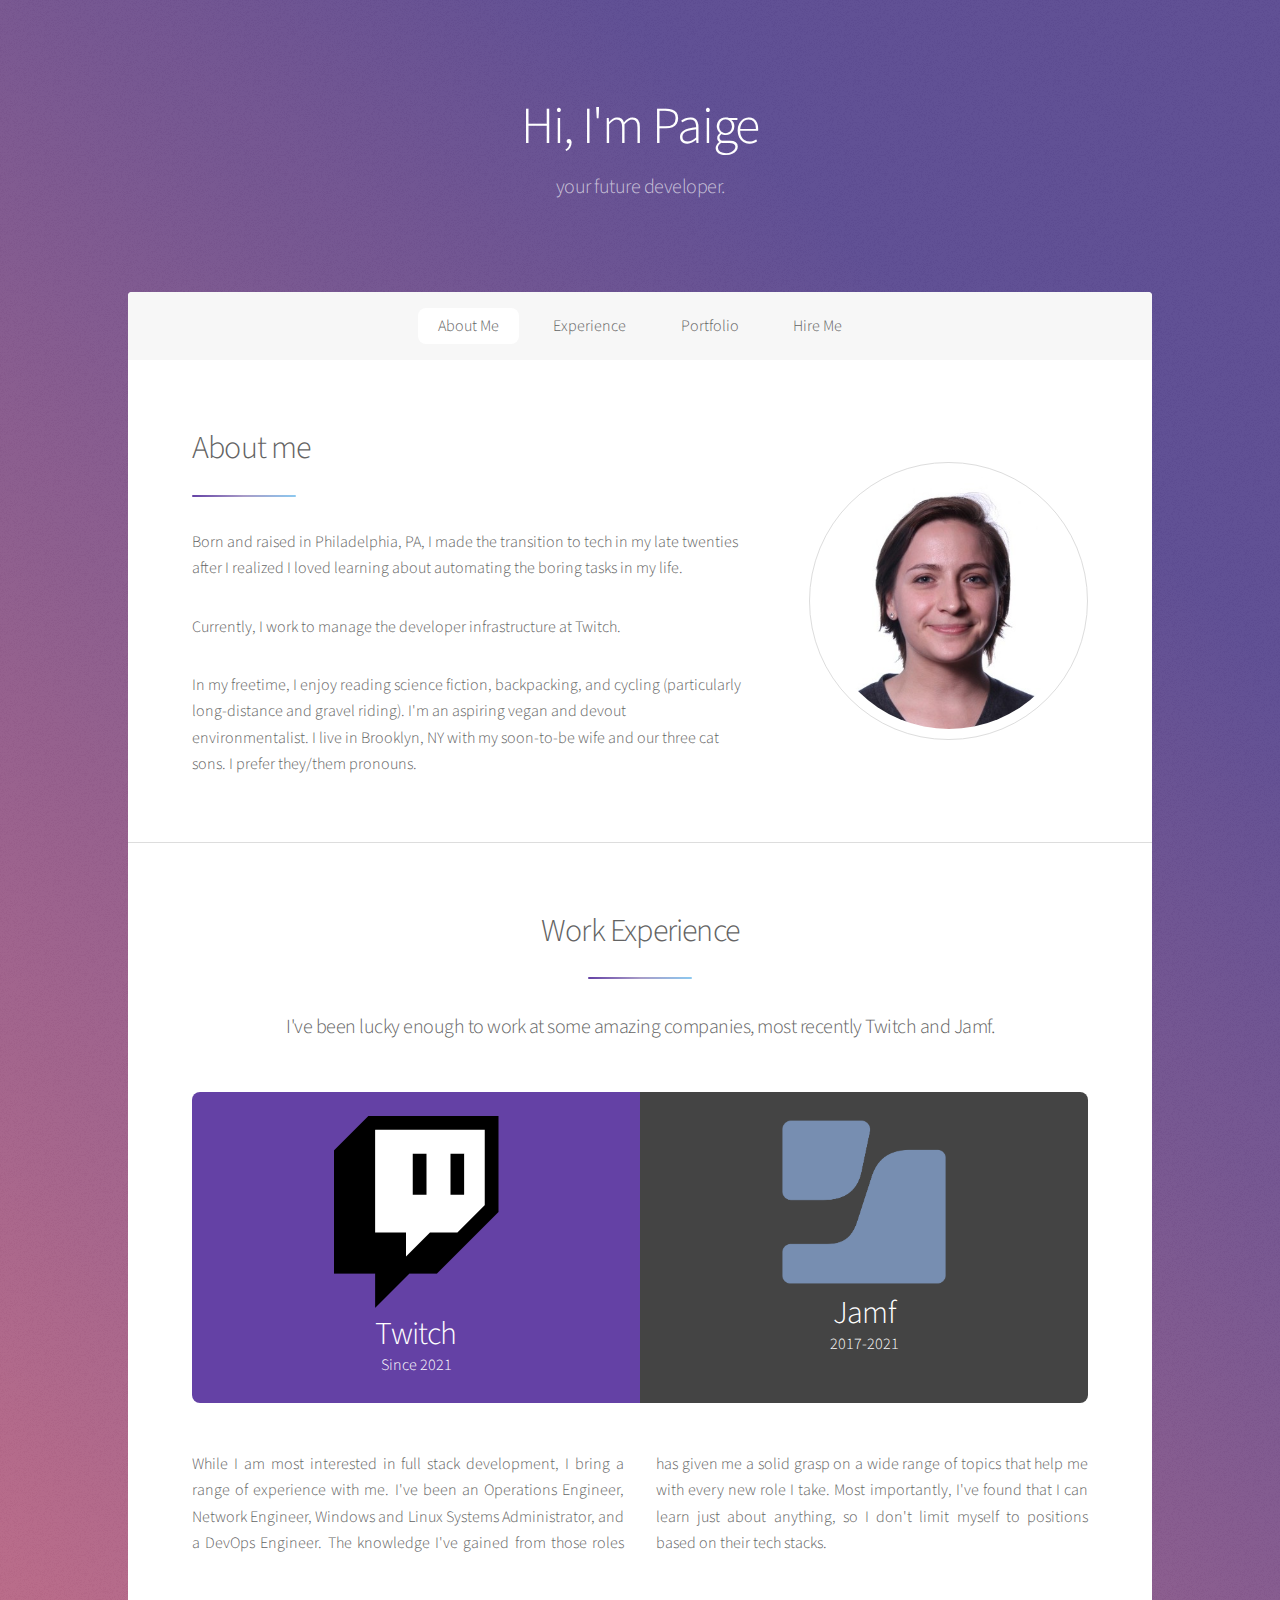
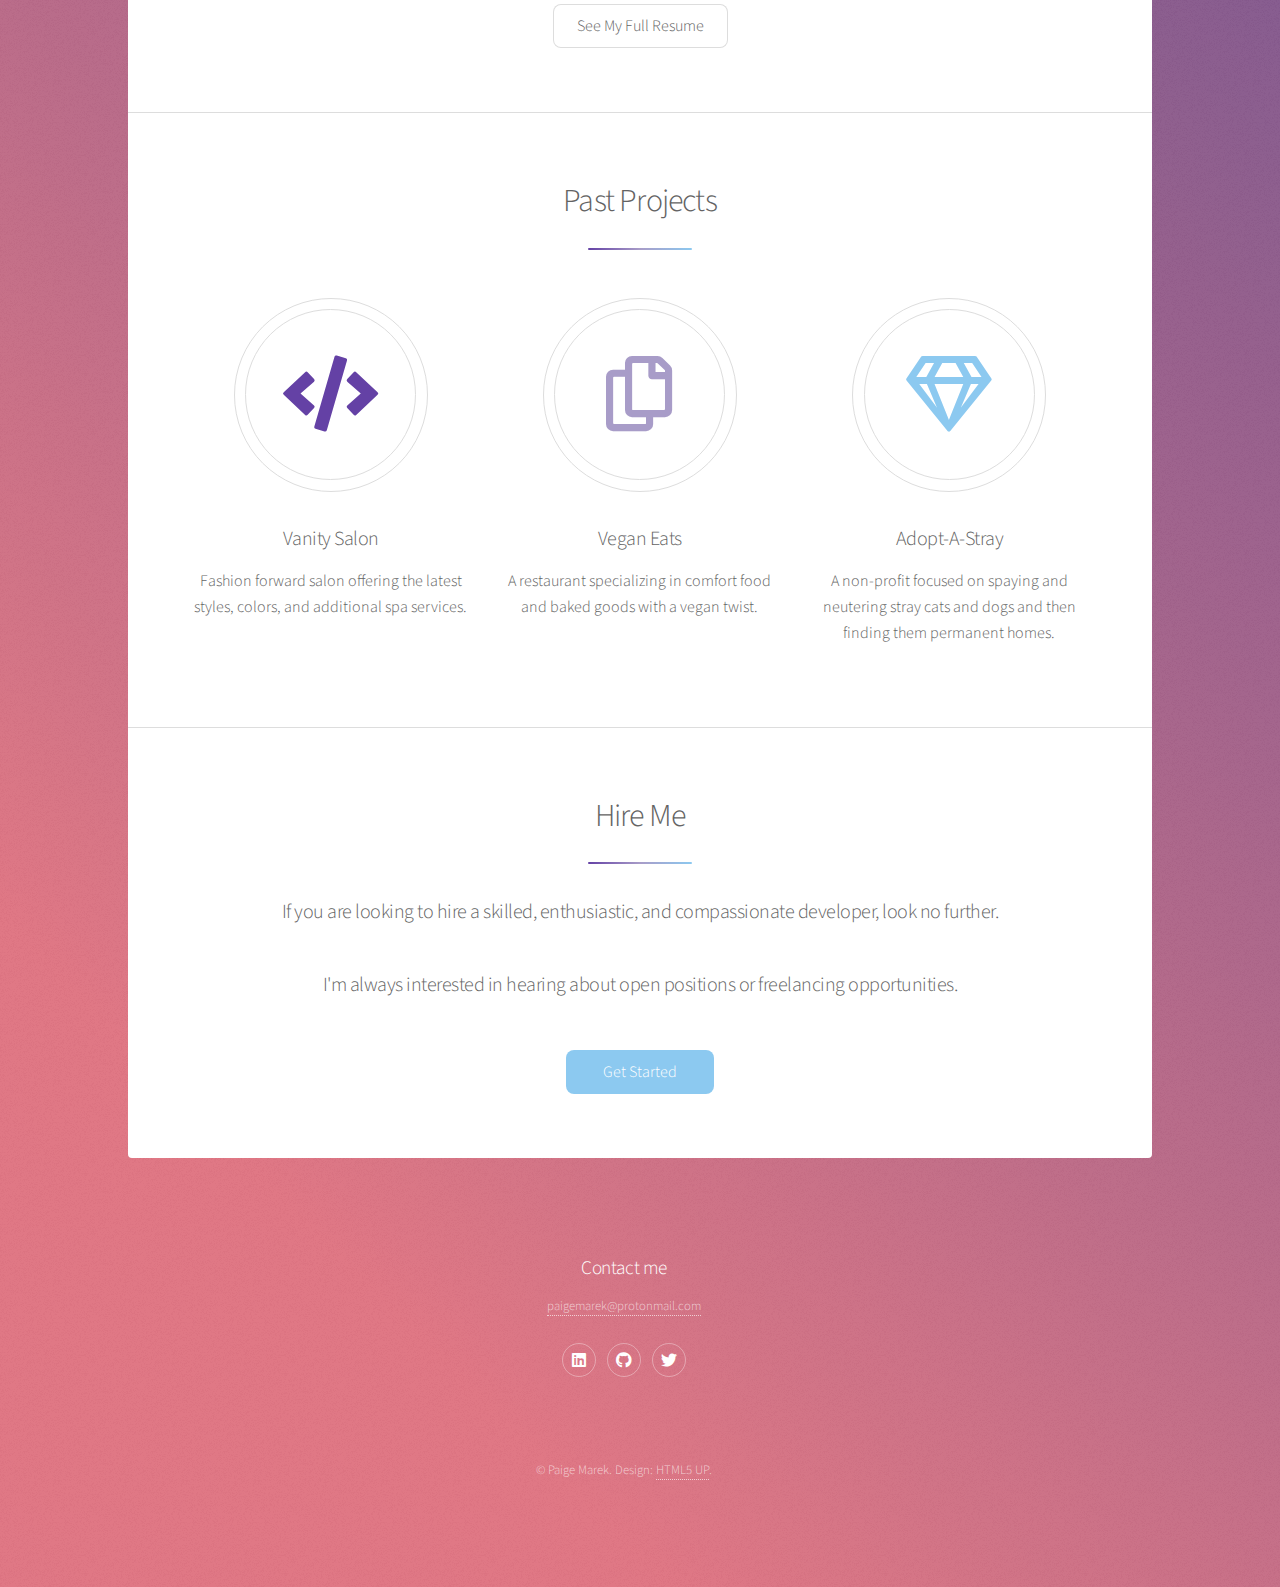
==== index.html @ 5dd5049a "First commit" ====
<!DOCTYPE HTML>
<!--
	Stellar by HTML5 UP
	html5up.net | @ajlkn
	Free for personal and commercial use under the CCA 3.0 license (html5up.net/license)
-->
<html>
	<head>
		<title>Paige Marek Codes</title>
		<meta charset="utf-8" />
		<meta name="viewport" content="width=device-width, initial-scale=1, user-scalable=no" />
		<link rel="stylesheet" href="assets/css/main.css" />
		<noscript><link rel="stylesheet" href="assets/css/noscript.css" /></noscript>
	</head>
	<body class="is-preload">

		<!-- Wrapper -->
			<div id="wrapper">

				<!-- Header -->
					<header id="header" class="alt">
						<!-- <span class="logo"><img src="images/me.jpg" alt="" /></span> -->
						<h1>Hi, I'm Paige</h1>
						<p>your future developer.</p>
					</header>

				<!-- Nav -->
					<nav id="nav">
						<ul>
							<li><a href="#aboutme" class="active">About Me</a></li>
							<li><a href="#experience">Experience</a></li>
							<li><a href="#portfolio">Portfolio</a></li>
							<li><a href="#hireme">Hire Me</a></li>
						</ul>
					</nav>

				<!-- Main -->
					<div id="main">

						<!-- Introduction -->
							<section id="aboutme" class="main">
								<div class="spotlight">
									<div class="content">
										<header class="major">
											<h2>About me</h2>
										</header>
										<p>Born and raised in Philadelphia, PA, I made the transition to tech in my late twenties after I realized I loved learning about automating the boring tasks in my life.</p>
										<p>Currently, I work to manage the developer infrastructure at Twitch.</p>
										<p>In my freetime, I enjoy reading science fiction, backpacking, and cycling (particularly long-distance and gravel riding). I'm an aspiring vegan and devout environmentalist. I live in Brooklyn, NY with my soon-to-be wife and our three cat sons. I prefer they/them pronouns.
									</div>
									<span class="image"><img src="images/me.jpg" alt="" /></span>
								</div>
							</section>

						<!-- First Section -->
							<section id="experience" class="main special">
								<header class="major">
									<h2>Work Experience</h2>
									<p>I've been lucky enough to work at some amazing companies, most recently Twitch and Jamf.</p>
								</header>
								<ul class="jobs">
									<li class="style1">
										<span class="icon solid"><img src="images/glitch.png" alt="" /></span>
										<strong>Twitch</strong> Since 2021
									</li>
									<li class="style2">
										<span class="icon solid"><img src="images/jamf.png" alt="" /></span>
										<strong>Jamf</strong> 2017-2021
									</li>
								</ul>
								<p class="content">While I am most interested in full stack development, I bring a range of experience with me. I've been an Operations Engineer, Network Engineer, Windows and Linux Systems Administrator, and a DevOps Engineer. The knowledge I've gained from those roles has given me a solid grasp on a wide range of topics that help me with every new role I take. Most importantly, I've found that I can learn just about anything, so I don't limit myself to positions based on their tech stacks.</p>
								<footer class="major">
									<ul class="actions special">
										<li><a href="resume.html" class="button">See My Full Resume</a></li>
									</ul>
								</footer>
							</section>

						<!-- Second Section -->
							<section id="portfolio" class="main special">
								<header class="major">
									<h2>Past Projects</h2>
								</header>
								<ul class="features">
									<li>
										<span class="icon solid major style1 fa-code"></span>
										<h3>Vanity Salon</h3>
										<p>Fashion forward salon offering the latest styles, colors, and additional spa services.</p>
									</li>
									<li>
										<span class="icon major style3 fa-copy"></span>
										<h3>Vegan Eats</h3>
										<p>A restaurant specializing in comfort food and baked goods with a vegan twist.</p>
									</li>
									<li>
										<span class="icon major style5 fa-gem"></span>
										<h3>Adopt-A-Stray</h3>
										<p>A non-profit focused on spaying and neutering stray cats and dogs and then finding them permanent homes.</p>
									</li>
								</ul>
							</section>

						<!-- Hire Me -->
							<section id="hireme" class="main special">
								<header class="major">
									<h2>Hire Me</h2>
									<p>If you  are looking to hire a skilled, enthusiastic, and compassionate developer, look no further.</p>
									<p>I'm always interested in hearing about open positions or freelancing opportunities.</p>
								</header>
								<footer class="major">
									<ul class="actions special">
										<li><a href="hireme.html" class="button primary">Get Started</a></li>
									</ul>
								</footer>
							</section>

					</div>

				<!-- Footer -->
					<footer id="footer">
						<section>
							<h2>Contact me</h2>
							<p><a href="mailto:paigemarek@protonmail.com">paigemarek@protonmail.com</a></p>
							<ul class="icons">
								<li><a href="https://www.linkedin.com/in/paige-scheller/" class="icon brands fa-linkedin alt"><span class="label">LinkedIn</span></a></li>
								<li><a href="https://github.com/paigemarek" class="icon brands fa-github alt"><span class="label">GitHub</span></a></li>
								<li><a href="https://twitter.com/PaigeMarek" class="icon brands fa-twitter alt"><span class="label">Twitter</span></a></li>
							</ul>
						</section>
						<p class="copyright">&copy; Paige Marek. Design: <a href="https://html5up.net">HTML5 UP</a>.</p>
					</footer>

			</div>

		<!-- Scripts -->
			<script src="assets/js/jquery.min.js"></script>
			<script src="assets/js/jquery.scrollex.min.js"></script>
			<script src="assets/js/jquery.scrolly.min.js"></script>
			<script src="assets/js/browser.min.js"></script>
			<script src="assets/js/breakpoints.min.js"></script>
			<script src="assets/js/util.js"></script>
			<script src="assets/js/main.js"></script>

	</body>
</html>
---- assets/css/main.css ----
@import 'fontawesome-all.min.css';
@import 'https://fonts.googleapis.com/css?family=Source+Sans+Pro:300,400';
/*
	Stellar by HTML5 UP
	html5up.net | @ajlkn
	Free for personal and commercial use under the CCA 3.0 license (html5up.net/license)
*/
html, body, div, span, applet, object,
iframe, h1, h2, h3, h4, h5, h6, p, blockquote,
pre, a, abbr, acronym, address, big, cite,
code, del, dfn, em, img, ins, kbd, q, s, samp,
small, strike, strong, sub, sup, tt, var, b,
u, i, center, dl, dt, dd, ol, ul, li, fieldset,
form, label, legend, table, caption, tbody,
tfoot, thead, tr, th, td, article, aside,
canvas, details, embed, figure, figcaption,
footer, header, hgroup, menu, nav, output, ruby,
section, summary, time, mark, audio, video {
  margin: 0;
  padding: 0;
  border: 0;
  font-size: 100%;
  font: inherit;
  vertical-align: baseline;
}

article, aside, details, figcaption, figure,
footer, header, hgroup, menu, nav, section {
  display: block;
}

body {
  line-height: 1;
}

ol, ul {
  list-style: none;
}

blockquote, q {
  quotes: none;
}
blockquote:before, blockquote:after, q:before, q:after {
  content: "";
  content: none;
}

table {
  border-collapse: collapse;
  border-spacing: 0;
}

body {
  -webkit-text-size-adjust: none;
}

mark {
  background-color: transparent;
  color: inherit;
}

input::-moz-focus-inner {
  border: 0;
  padding: 0;
}

input, select, textarea {
  -moz-appearance: none;
  -webkit-appearance: none;
  -ms-appearance: none;
  appearance: none;
}

/* Basic */
@-ms-viewport {
  width: device-width;
}
body {
  -ms-overflow-style: scrollbar;
}

@media screen and (max-width: 480px) {
  html, body {
    min-width: 320px;
  }
}
html {
  box-sizing: border-box;
}

*, *:before, *:after {
  box-sizing: inherit;
}

body {
  background-color: #935d8c;
  background-image: url("images/overlay.png"), -moz-linear-gradient(45deg, #e37682 15%, #5f4d93 85%);
  background-image: url("images/overlay.png"), -webkit-linear-gradient(45deg, #e37682 15%, #5f4d93 85%);
  background-image: url("images/overlay.png"), -ms-linear-gradient(45deg, #e37682 15%, #5f4d93 85%);
  background-image: url("images/overlay.png"), linear-gradient(45deg, #e37682 15%, #5f4d93 85%);
}
body.is-preload *, body.is-preload *:before, body.is-preload *:after {
  -moz-animation: none !important;
  -webkit-animation: none !important;
  -ms-animation: none !important;
  animation: none !important;
  -moz-transition: none !important;
  -webkit-transition: none !important;
  -ms-transition: none !important;
  transition: none !important;
}

/* Type */
body {
  background-color: #935d8c;
  color: rgba(255, 255, 255, 0.65);
}

body, input, select, textarea {
  font-family: "Source Sans Pro", Helvetica, sans-serif;
  font-size: 17pt;
  font-weight: 300;
  line-height: 1.65;
}
@media screen and (max-width: 1680px) {
  body, input, select, textarea {
    font-size: 14pt;
  }
}
@media screen and (max-width: 1280px) {
  body, input, select, textarea {
    font-size: 12pt;
  }
}
@media screen and (max-width: 360px) {
  body, input, select, textarea {
    font-size: 11pt;
  }
}

a {
  -moz-transition: color 0.2s ease, border-bottom 0.2s ease;
  -webkit-transition: color 0.2s ease, border-bottom 0.2s ease;
  -ms-transition: color 0.2s ease, border-bottom 0.2s ease;
  transition: color 0.2s ease, border-bottom 0.2s ease;
  text-decoration: none;
  border-bottom: dotted 1px;
  color: inherit;
}
a:hover {
  border-bottom-color: transparent;
}

strong, b {
  font-weight: 400;
}

em, i {
  font-style: italic;
}

p {
  margin: 0 0 2em 0;
}
p.content {
  -moz-columns: 20em 2;
  -webkit-columns: 20em 2;
  -ms-columns: 20em 2;
  columns: 20em 2;
  -moz-column-gap: 2em;
  -webkit-column-gap: 2em;
  -ms-column-gap: 2em;
  column-gap: 2em;
  text-align: justify;
}

h1, h2, h3, h4, h5, h6 {
  font-weight: 300;
  line-height: 1.5;
  margin: 0 0 0.7em 0;
  letter-spacing: -0.025em;
}
h1 a, h2 a, h3 a, h4 a, h5 a, h6 a {
  color: inherit;
  text-decoration: none;
}

h1 {
  font-size: 2.5em;
  line-height: 1.2;
}

h2 {
  font-size: 1.5em;
}

h3 {
  font-size: 1.25em;
}

h4 {
  font-size: 1.1em;
}

h5 {
  font-size: 0.9em;
}

h6 {
  font-size: 0.7em;
}

@media screen and (max-width: 736px) {
  h1 {
    font-size: 2em;
  }
}
sub {
  font-size: 0.8em;
  position: relative;
  top: 0.5em;
}

sup {
  font-size: 0.8em;
  position: relative;
  top: -0.5em;
}

blockquote {
  border-left: solid 4px;
  font-style: italic;
  margin: 0 0 2em 0;
  padding: 0.5em 0 0.5em 2em;
}

code {
  border-radius: 8px;
  border: solid 1px;
  font-family: "Courier New", monospace;
  font-size: 0.9em;
  margin: 0 0.25em;
  padding: 0.25em 0.65em;
}

pre {
  -webkit-overflow-scrolling: touch;
  font-family: "Courier New", monospace;
  font-size: 0.9em;
  margin: 0 0 2em 0;
}
pre code {
  display: block;
  line-height: 1.75;
  padding: 1em 1.5em;
  overflow-x: auto;
}

hr {
  border: 0;
  border-bottom: solid 1px;
  margin: 2em 0;
}
hr.major {
  margin: 3em 0;
}

.align-left {
  text-align: left;
}

.align-center {
  text-align: center;
}

.align-right {
  text-align: right;
}

input, select, textarea {
  color: #ffffff;
}

a:hover {
  color: #ffffff;
}

strong, b {
  color: #ffffff;
}

h1, h2, h3, h4, h5, h6 {
  color: #ffffff;
}

blockquote {
  border-left-color: rgba(255, 255, 255, 0.35);
}

code {
  background: rgba(255, 255, 255, 0.075);
  border-color: rgba(255, 255, 255, 0.35);
}

hr {
  border-bottom-color: rgba(255, 255, 255, 0.35);
}

/* Row */
.row {
  display: flex;
  flex-wrap: wrap;
  box-sizing: border-box;
  align-items: stretch;
}
.row > * {
  box-sizing: border-box;
}
.row.gtr-uniform > * > :last-child {
  margin-bottom: 0;
}
.row.aln-left {
  justify-content: flex-start;
}
.row.aln-center {
  justify-content: center;
}
.row.aln-right {
  justify-content: flex-end;
}
.row.aln-top {
  align-items: flex-start;
}
.row.aln-middle {
  align-items: center;
}
.row.aln-bottom {
  align-items: flex-end;
}
.row > .imp {
  order: -1;
}
.row > .col-1 {
  width: 8.3333333333%;
}
.row > .off-1 {
  margin-left: 8.3333333333%;
}
.row > .col-2 {
  width: 16.6666666667%;
}
.row > .off-2 {
  margin-left: 16.6666666667%;
}
.row > .col-3 {
  width: 25%;
}
.row > .off-3 {
  margin-left: 25%;
}
.row > .col-4 {
  width: 33.3333333333%;
}
.row > .off-4 {
  margin-left: 33.3333333333%;
}
.row > .col-5 {
  width: 41.6666666667%;
}
.row > .off-5 {
  margin-left: 41.6666666667%;
}
.row > .col-6 {
  width: 50%;
}
.row > .off-6 {
  margin-left: 50%;
}
.row > .col-7 {
  width: 58.3333333333%;
}
.row > .off-7 {
  margin-left: 58.3333333333%;
}
.row > .col-8 {
  width: 66.6666666667%;
}
.row > .off-8 {
  margin-left: 66.6666666667%;
}
.row > .col-9 {
  width: 75%;
}
.row > .off-9 {
  margin-left: 75%;
}
.row > .col-10 {
  width: 83.3333333333%;
}
.row > .off-10 {
  margin-left: 83.3333333333%;
}
.row > .col-11 {
  width: 91.6666666667%;
}
.row > .off-11 {
  margin-left: 91.6666666667%;
}
.row > .col-12 {
  width: 100%;
}
.row > .off-12 {
  margin-left: 100%;
}
.row.gtr-0 {
  margin-top: 0;
  margin-left: 0em;
}
.row.gtr-0 > * {
  padding: 0 0 0 0em;
}
.row.gtr-0.gtr-uniform {
  margin-top: 0em;
}
.row.gtr-0.gtr-uniform > * {
  padding-top: 0em;
}
.row.gtr-25 {
  margin-top: 0;
  margin-left: -0.375em;
}
.row.gtr-25 > * {
  padding: 0 0 0 0.375em;
}
.row.gtr-25.gtr-uniform {
  margin-top: -0.375em;
}
.row.gtr-25.gtr-uniform > * {
  padding-top: 0.375em;
}
.row.gtr-50 {
  margin-top: 0;
  margin-left: -0.75em;
}
.row.gtr-50 > * {
  padding: 0 0 0 0.75em;
}
.row.gtr-50.gtr-uniform {
  margin-top: -0.75em;
}
.row.gtr-50.gtr-uniform > * {
  padding-top: 0.75em;
}
.row {
  margin-top: 0;
  margin-left: -1.5em;
}
.row > * {
  padding: 0 0 0 1.5em;
}
.row.gtr-uniform {
  margin-top: -1.5em;
}
.row.gtr-uniform > * {
  padding-top: 1.5em;
}
.row.gtr-150 {
  margin-top: 0;
  margin-left: -2.25em;
}
.row.gtr-150 > * {
  padding: 0 0 0 2.25em;
}
.row.gtr-150.gtr-uniform {
  margin-top: -2.25em;
}
.row.gtr-150.gtr-uniform > * {
  padding-top: 2.25em;
}
.row.gtr-200 {
  margin-top: 0;
  margin-left: -3em;
}
.row.gtr-200 > * {
  padding: 0 0 0 3em;
}
.row.gtr-200.gtr-uniform {
  margin-top: -3em;
}
.row.gtr-200.gtr-uniform > * {
  padding-top: 3em;
}
@media screen and (max-width: 1680px) {
  .row {
    display: flex;
    flex-wrap: wrap;
    box-sizing: border-box;
    align-items: stretch;
  }
  .row > * {
    box-sizing: border-box;
  }
  .row.gtr-uniform > * > :last-child {
    margin-bottom: 0;
  }
  .row.aln-left {
    justify-content: flex-start;
  }
  .row.aln-center {
    justify-content: center;
  }
  .row.aln-right {
    justify-content: flex-end;
  }
  .row.aln-top {
    align-items: flex-start;
  }
  .row.aln-middle {
    align-items: center;
  }
  .row.aln-bottom {
    align-items: flex-end;
  }
  .row > .imp-xlarge {
    order: -1;
  }
  .row > .col-1-xlarge {
    width: 8.3333333333%;
  }
  .row > .off-1-xlarge {
    margin-left: 8.3333333333%;
  }
  .row > .col-2-xlarge {
    width: 16.6666666667%;
  }
  .row > .off-2-xlarge {
    margin-left: 16.6666666667%;
  }
  .row > .col-3-xlarge {
    width: 25%;
  }
  .row > .off-3-xlarge {
    margin-left: 25%;
  }
  .row > .col-4-xlarge {
    width: 33.3333333333%;
  }
  .row > .off-4-xlarge {
    margin-left: 33.3333333333%;
  }
  .row > .col-5-xlarge {
    width: 41.6666666667%;
  }
  .row > .off-5-xlarge {
    margin-left: 41.6666666667%;
  }
  .row > .col-6-xlarge {
    width: 50%;
  }
  .row > .off-6-xlarge {
    margin-left: 50%;
  }
  .row > .col-7-xlarge {
    width: 58.3333333333%;
  }
  .row > .off-7-xlarge {
    margin-left: 58.3333333333%;
  }
  .row > .col-8-xlarge {
    width: 66.6666666667%;
  }
  .row > .off-8-xlarge {
    margin-left: 66.6666666667%;
  }
  .row > .col-9-xlarge {
    width: 75%;
  }
  .row > .off-9-xlarge {
    margin-left: 75%;
  }
  .row > .col-10-xlarge {
    width: 83.3333333333%;
  }
  .row > .off-10-xlarge {
    margin-left: 83.3333333333%;
  }
  .row > .col-11-xlarge {
    width: 91.6666666667%;
  }
  .row > .off-11-xlarge {
    margin-left: 91.6666666667%;
  }
  .row > .col-12-xlarge {
    width: 100%;
  }
  .row > .off-12-xlarge {
    margin-left: 100%;
  }
  .row.gtr-0 {
    margin-top: 0;
    margin-left: 0em;
  }
  .row.gtr-0 > * {
    padding: 0 0 0 0em;
  }
  .row.gtr-0.gtr-uniform {
    margin-top: 0em;
  }
  .row.gtr-0.gtr-uniform > * {
    padding-top: 0em;
  }
  .row.gtr-25 {
    margin-top: 0;
    margin-left: -0.375em;
  }
  .row.gtr-25 > * {
    padding: 0 0 0 0.375em;
  }
  .row.gtr-25.gtr-uniform {
    margin-top: -0.375em;
  }
  .row.gtr-25.gtr-uniform > * {
    padding-top: 0.375em;
  }
  .row.gtr-50 {
    margin-top: 0;
    margin-left: -0.75em;
  }
  .row.gtr-50 > * {
    padding: 0 0 0 0.75em;
  }
  .row.gtr-50.gtr-uniform {
    margin-top: -0.75em;
  }
  .row.gtr-50.gtr-uniform > * {
    padding-top: 0.75em;
  }
  .row {
    margin-top: 0;
    margin-left: -1.5em;
  }
  .row > * {
    padding: 0 0 0 1.5em;
  }
  .row.gtr-uniform {
    margin-top: -1.5em;
  }
  .row.gtr-uniform > * {
    padding-top: 1.5em;
  }
  .row.gtr-150 {
    margin-top: 0;
    margin-left: -2.25em;
  }
  .row.gtr-150 > * {
    padding: 0 0 0 2.25em;
  }
  .row.gtr-150.gtr-uniform {
    margin-top: -2.25em;
  }
  .row.gtr-150.gtr-uniform > * {
    padding-top: 2.25em;
  }
  .row.gtr-200 {
    margin-top: 0;
    margin-left: -3em;
  }
  .row.gtr-200 > * {
    padding: 0 0 0 3em;
  }
  .row.gtr-200.gtr-uniform {
    margin-top: -3em;
  }
  .row.gtr-200.gtr-uniform > * {
    padding-top: 3em;
  }
}
@media screen and (max-width: 1280px) {
  .row {
    display: flex;
    flex-wrap: wrap;
    box-sizing: border-box;
    align-items: stretch;
  }
  .row > * {
    box-sizing: border-box;
  }
  .row.gtr-uniform > * > :last-child {
    margin-bottom: 0;
  }
  .row.aln-left {
    justify-content: flex-start;
  }
  .row.aln-center {
    justify-content: center;
  }
  .row.aln-right {
    justify-content: flex-end;
  }
  .row.aln-top {
    align-items: flex-start;
  }
  .row.aln-middle {
    align-items: center;
  }
  .row.aln-bottom {
    align-items: flex-end;
  }
  .row > .imp-large {
    order: -1;
  }
  .row > .col-1-large {
    width: 8.3333333333%;
  }
  .row > .off-1-large {
    margin-left: 8.3333333333%;
  }
  .row > .col-2-large {
    width: 16.6666666667%;
  }
  .row > .off-2-large {
    margin-left: 16.6666666667%;
  }
  .row > .col-3-large {
    width: 25%;
  }
  .row > .off-3-large {
    margin-left: 25%;
  }
  .row > .col-4-large {
    width: 33.3333333333%;
  }
  .row > .off-4-large {
    margin-left: 33.3333333333%;
  }
  .row > .col-5-large {
    width: 41.6666666667%;
  }
  .row > .off-5-large {
    margin-left: 41.6666666667%;
  }
  .row > .col-6-large {
    width: 50%;
  }
  .row > .off-6-large {
    margin-left: 50%;
  }
  .row > .col-7-large {
    width: 58.3333333333%;
  }
  .row > .off-7-large {
    margin-left: 58.3333333333%;
  }
  .row > .col-8-large {
    width: 66.6666666667%;
  }
  .row > .off-8-large {
    margin-left: 66.6666666667%;
  }
  .row > .col-9-large {
    width: 75%;
  }
  .row > .off-9-large {
    margin-left: 75%;
  }
  .row > .col-10-large {
    width: 83.3333333333%;
  }
  .row > .off-10-large {
    margin-left: 83.3333333333%;
  }
  .row > .col-11-large {
    width: 91.6666666667%;
  }
  .row > .off-11-large {
    margin-left: 91.6666666667%;
  }
  .row > .col-12-large {
    width: 100%;
  }
  .row > .off-12-large {
    margin-left: 100%;
  }
  .row.gtr-0 {
    margin-top: 0;
    margin-left: 0em;
  }
  .row.gtr-0 > * {
    padding: 0 0 0 0em;
  }
  .row.gtr-0.gtr-uniform {
    margin-top: 0em;
  }
  .row.gtr-0.gtr-uniform > * {
    padding-top: 0em;
  }
  .row.gtr-25 {
    margin-top: 0;
    margin-left: -0.375em;
  }
  .row.gtr-25 > * {
    padding: 0 0 0 0.375em;
  }
  .row.gtr-25.gtr-uniform {
    margin-top: -0.375em;
  }
  .row.gtr-25.gtr-uniform > * {
    padding-top: 0.375em;
  }
  .row.gtr-50 {
    margin-top: 0;
    margin-left: -0.75em;
  }
  .row.gtr-50 > * {
    padding: 0 0 0 0.75em;
  }
  .row.gtr-50.gtr-uniform {
    margin-top: -0.75em;
  }
  .row.gtr-50.gtr-uniform > * {
    padding-top: 0.75em;
  }
  .row {
    margin-top: 0;
    margin-left: -1.5em;
  }
  .row > * {
    padding: 0 0 0 1.5em;
  }
  .row.gtr-uniform {
    margin-top: -1.5em;
  }
  .row.gtr-uniform > * {
    padding-top: 1.5em;
  }
  .row.gtr-150 {
    margin-top: 0;
    margin-left: -2.25em;
  }
  .row.gtr-150 > * {
    padding: 0 0 0 2.25em;
  }
  .row.gtr-150.gtr-uniform {
    margin-top: -2.25em;
  }
  .row.gtr-150.gtr-uniform > * {
    padding-top: 2.25em;
  }
  .row.gtr-200 {
    margin-top: 0;
    margin-left: -3em;
  }
  .row.gtr-200 > * {
    padding: 0 0 0 3em;
  }
  .row.gtr-200.gtr-uniform {
    margin-top: -3em;
  }
  .row.gtr-200.gtr-uniform > * {
    padding-top: 3em;
  }
}
@media screen and (max-width: 980px) {
  .row {
    display: flex;
    flex-wrap: wrap;
    box-sizing: border-box;
    align-items: stretch;
  }
  .row > * {
    box-sizing: border-box;
  }
  .row.gtr-uniform > * > :last-child {
    margin-bottom: 0;
  }
  .row.aln-left {
    justify-content: flex-start;
  }
  .row.aln-center {
    justify-content: center;
  }
  .row.aln-right {
    justify-content: flex-end;
  }
  .row.aln-top {
    align-items: flex-start;
  }
  .row.aln-middle {
    align-items: center;
  }
  .row.aln-bottom {
    align-items: flex-end;
  }
  .row > .imp-medium {
    order: -1;
  }
  .row > .col-1-medium {
    width: 8.3333333333%;
  }
  .row > .off-1-medium {
    margin-left: 8.3333333333%;
  }
  .row > .col-2-medium {
    width: 16.6666666667%;
  }
  .row > .off-2-medium {
    margin-left: 16.6666666667%;
  }
  .row > .col-3-medium {
    width: 25%;
  }
  .row > .off-3-medium {
    margin-left: 25%;
  }
  .row > .col-4-medium {
    width: 33.3333333333%;
  }
  .row > .off-4-medium {
    margin-left: 33.3333333333%;
  }
  .row > .col-5-medium {
    width: 41.6666666667%;
  }
  .row > .off-5-medium {
    margin-left: 41.6666666667%;
  }
  .row > .col-6-medium {
    width: 50%;
  }
  .row > .off-6-medium {
    margin-left: 50%;
  }
  .row > .col-7-medium {
    width: 58.3333333333%;
  }
  .row > .off-7-medium {
    margin-left: 58.3333333333%;
  }
  .row > .col-8-medium {
    width: 66.6666666667%;
  }
  .row > .off-8-medium {
    margin-left: 66.6666666667%;
  }
  .row > .col-9-medium {
    width: 75%;
  }
  .row > .off-9-medium {
    margin-left: 75%;
  }
  .row > .col-10-medium {
    width: 83.3333333333%;
  }
  .row > .off-10-medium {
    margin-left: 83.3333333333%;
  }
  .row > .col-11-medium {
    width: 91.6666666667%;
  }
  .row > .off-11-medium {
    margin-left: 91.6666666667%;
  }
  .row > .col-12-medium {
    width: 100%;
  }
  .row > .off-12-medium {
    margin-left: 100%;
  }
  .row.gtr-0 {
    margin-top: 0;
    margin-left: 0em;
  }
  .row.gtr-0 > * {
    padding: 0 0 0 0em;
  }
  .row.gtr-0.gtr-uniform {
    margin-top: 0em;
  }
  .row.gtr-0.gtr-uniform > * {
    padding-top: 0em;
  }
  .row.gtr-25 {
    margin-top: 0;
    margin-left: -0.375em;
  }
  .row.gtr-25 > * {
    padding: 0 0 0 0.375em;
  }
  .row.gtr-25.gtr-uniform {
    margin-top: -0.375em;
  }
  .row.gtr-25.gtr-uniform > * {
    padding-top: 0.375em;
  }
  .row.gtr-50 {
    margin-top: 0;
    margin-left: -0.75em;
  }
  .row.gtr-50 > * {
    padding: 0 0 0 0.75em;
  }
  .row.gtr-50.gtr-uniform {
    margin-top: -0.75em;
  }
  .row.gtr-50.gtr-uniform > * {
    padding-top: 0.75em;
  }
  .row {
    margin-top: 0;
    margin-left: -1.5em;
  }
  .row > * {
    padding: 0 0 0 1.5em;
  }
  .row.gtr-uniform {
    margin-top: -1.5em;
  }
  .row.gtr-uniform > * {
    padding-top: 1.5em;
  }
  .row.gtr-150 {
    margin-top: 0;
    margin-left: -2.25em;
  }
  .row.gtr-150 > * {
    padding: 0 0 0 2.25em;
  }
  .row.gtr-150.gtr-uniform {
    margin-top: -2.25em;
  }
  .row.gtr-150.gtr-uniform > * {
    padding-top: 2.25em;
  }
  .row.gtr-200 {
    margin-top: 0;
    margin-left: -3em;
  }
  .row.gtr-200 > * {
    padding: 0 0 0 3em;
  }
  .row.gtr-200.gtr-uniform {
    margin-top: -3em;
  }
  .row.gtr-200.gtr-uniform > * {
    padding-top: 3em;
  }
}
@media screen and (max-width: 736px) {
  .row {
    display: flex;
    flex-wrap: wrap;
    box-sizing: border-box;
    align-items: stretch;
  }
  .row > * {
    box-sizing: border-box;
  }
  .row.gtr-uniform > * > :last-child {
    margin-bottom: 0;
  }
  .row.aln-left {
    justify-content: flex-start;
  }
  .row.aln-center {
    justify-content: center;
  }
  .row.aln-right {
    justify-content: flex-end;
  }
  .row.aln-top {
    align-items: flex-start;
  }
  .row.aln-middle {
    align-items: center;
  }
  .row.aln-bottom {
    align-items: flex-end;
  }
  .row > .imp-small {
    order: -1;
  }
  .row > .col-1-small {
    width: 8.3333333333%;
  }
  .row > .off-1-small {
    margin-left: 8.3333333333%;
  }
  .row > .col-2-small {
    width: 16.6666666667%;
  }
  .row > .off-2-small {
    margin-left: 16.6666666667%;
  }
  .row > .col-3-small {
    width: 25%;
  }
  .row > .off-3-small {
    margin-left: 25%;
  }
  .row > .col-4-small {
    width: 33.3333333333%;
  }
  .row > .off-4-small {
    margin-left: 33.3333333333%;
  }
  .row > .col-5-small {
    width: 41.6666666667%;
  }
  .row > .off-5-small {
    margin-left: 41.6666666667%;
  }
  .row > .col-6-small {
    width: 50%;
  }
  .row > .off-6-small {
    margin-left: 50%;
  }
  .row > .col-7-small {
    width: 58.3333333333%;
  }
  .row > .off-7-small {
    margin-left: 58.3333333333%;
  }
  .row > .col-8-small {
    width: 66.6666666667%;
  }
  .row > .off-8-small {
    margin-left: 66.6666666667%;
  }
  .row > .col-9-small {
    width: 75%;
  }
  .row > .off-9-small {
    margin-left: 75%;
  }
  .row > .col-10-small {
    width: 83.3333333333%;
  }
  .row > .off-10-small {
    margin-left: 83.3333333333%;
  }
  .row > .col-11-small {
    width: 91.6666666667%;
  }
  .row > .off-11-small {
    margin-left: 91.6666666667%;
  }
  .row > .col-12-small {
    width: 100%;
  }
  .row > .off-12-small {
    margin-left: 100%;
  }
  .row.gtr-0 {
    margin-top: 0;
    margin-left: 0em;
  }
  .row.gtr-0 > * {
    padding: 0 0 0 0em;
  }
  .row.gtr-0.gtr-uniform {
    margin-top: 0em;
  }
  .row.gtr-0.gtr-uniform > * {
    padding-top: 0em;
  }
  .row.gtr-25 {
    margin-top: 0;
    margin-left: -0.25em;
  }
  .row.gtr-25 > * {
    padding: 0 0 0 0.25em;
  }
  .row.gtr-25.gtr-uniform {
    margin-top: -0.25em;
  }
  .row.gtr-25.gtr-uniform > * {
    padding-top: 0.25em;
  }
  .row.gtr-50 {
    margin-top: 0;
    margin-left: -0.5em;
  }
  .row.gtr-50 > * {
    padding: 0 0 0 0.5em;
  }
  .row.gtr-50.gtr-uniform {
    margin-top: -0.5em;
  }
  .row.gtr-50.gtr-uniform > * {
    padding-top: 0.5em;
  }
  .row {
    margin-top: 0;
    margin-left: -1em;
  }
  .row > * {
    padding: 0 0 0 1em;
  }
  .row.gtr-uniform {
    margin-top: -1em;
  }
  .row.gtr-uniform > * {
    padding-top: 1em;
  }
  .row.gtr-150 {
    margin-top: 0;
    margin-left: -1.5em;
  }
  .row.gtr-150 > * {
    padding: 0 0 0 1.5em;
  }
  .row.gtr-150.gtr-uniform {
    margin-top: -1.5em;
  }
  .row.gtr-150.gtr-uniform > * {
    padding-top: 1.5em;
  }
  .row.gtr-200 {
    margin-top: 0;
    margin-left: -2em;
  }
  .row.gtr-200 > * {
    padding: 0 0 0 2em;
  }
  .row.gtr-200.gtr-uniform {
    margin-top: -2em;
  }
  .row.gtr-200.gtr-uniform > * {
    padding-top: 2em;
  }
}
@media screen and (max-width: 480px) {
  .row {
    display: flex;
    flex-wrap: wrap;
    box-sizing: border-box;
    align-items: stretch;
  }
  .row > * {
    box-sizing: border-box;
  }
  .row.gtr-uniform > * > :last-child {
    margin-bottom: 0;
  }
  .row.aln-left {
    justify-content: flex-start;
  }
  .row.aln-center {
    justify-content: center;
  }
  .row.aln-right {
    justify-content: flex-end;
  }
  .row.aln-top {
    align-items: flex-start;
  }
  .row.aln-middle {
    align-items: center;
  }
  .row.aln-bottom {
    align-items: flex-end;
  }
  .row > .imp-xsmall {
    order: -1;
  }
  .row > .col-1-xsmall {
    width: 8.3333333333%;
  }
  .row > .off-1-xsmall {
    margin-left: 8.3333333333%;
  }
  .row > .col-2-xsmall {
    width: 16.6666666667%;
  }
  .row > .off-2-xsmall {
    margin-left: 16.6666666667%;
  }
  .row > .col-3-xsmall {
    width: 25%;
  }
  .row > .off-3-xsmall {
    margin-left: 25%;
  }
  .row > .col-4-xsmall {
    width: 33.3333333333%;
  }
  .row > .off-4-xsmall {
    margin-left: 33.3333333333%;
  }
  .row > .col-5-xsmall {
    width: 41.6666666667%;
  }
  .row > .off-5-xsmall {
    margin-left: 41.6666666667%;
  }
  .row > .col-6-xsmall {
    width: 50%;
  }
  .row > .off-6-xsmall {
    margin-left: 50%;
  }
  .row > .col-7-xsmall {
    width: 58.3333333333%;
  }
  .row > .off-7-xsmall {
    margin-left: 58.3333333333%;
  }
  .row > .col-8-xsmall {
    width: 66.6666666667%;
  }
  .row > .off-8-xsmall {
    margin-left: 66.6666666667%;
  }
  .row > .col-9-xsmall {
    width: 75%;
  }
  .row > .off-9-xsmall {
    margin-left: 75%;
  }
  .row > .col-10-xsmall {
    width: 83.3333333333%;
  }
  .row > .off-10-xsmall {
    margin-left: 83.3333333333%;
  }
  .row > .col-11-xsmall {
    width: 91.6666666667%;
  }
  .row > .off-11-xsmall {
    margin-left: 91.6666666667%;
  }
  .row > .col-12-xsmall {
    width: 100%;
  }
  .row > .off-12-xsmall {
    margin-left: 100%;
  }
  .row.gtr-0 {
    margin-top: 0;
    margin-left: 0em;
  }
  .row.gtr-0 > * {
    padding: 0 0 0 0em;
  }
  .row.gtr-0.gtr-uniform {
    margin-top: 0em;
  }
  .row.gtr-0.gtr-uniform > * {
    padding-top: 0em;
  }
  .row.gtr-25 {
    margin-top: 0;
    margin-left: -0.3125em;
  }
  .row.gtr-25 > * {
    padding: 0 0 0 0.3125em;
  }
  .row.gtr-25.gtr-uniform {
    margin-top: -0.3125em;
  }
  .row.gtr-25.gtr-uniform > * {
    padding-top: 0.3125em;
  }
  .row.gtr-50 {
    margin-top: 0;
    margin-left: -0.625em;
  }
  .row.gtr-50 > * {
    padding: 0 0 0 0.625em;
  }
  .row.gtr-50.gtr-uniform {
    margin-top: -0.625em;
  }
  .row.gtr-50.gtr-uniform > * {
    padding-top: 0.625em;
  }
  .row {
    margin-top: 0;
    margin-left: -1.25em;
  }
  .row > * {
    padding: 0 0 0 1.25em;
  }
  .row.gtr-uniform {
    margin-top: -1.25em;
  }
  .row.gtr-uniform > * {
    padding-top: 1.25em;
  }
  .row.gtr-150 {
    margin-top: 0;
    margin-left: -1.875em;
  }
  .row.gtr-150 > * {
    padding: 0 0 0 1.875em;
  }
  .row.gtr-150.gtr-uniform {
    margin-top: -1.875em;
  }
  .row.gtr-150.gtr-uniform > * {
    padding-top: 1.875em;
  }
  .row.gtr-200 {
    margin-top: 0;
    margin-left: -2.5em;
  }
  .row.gtr-200 > * {
    padding: 0 0 0 2.5em;
  }
  .row.gtr-200.gtr-uniform {
    margin-top: -2.5em;
  }
  .row.gtr-200.gtr-uniform > * {
    padding-top: 2.5em;
  }
}

/* Box */
.box {
  border-radius: 8px;
  border: solid;
  margin-bottom: 2em;
  padding: 1.5em;
}
.box > :last-child,
.box > :last-child > :last-child,
.box > :last-child > :last-child > :last-child {
  margin-bottom: 0;
}
.box.alt {
  border: 0;
  border-radius: 0;
  padding: 0;
}

.box {
  border-color: rgba(255, 255, 255, 0.35);
}

/* Button */
input[type=submit],
input[type=reset],
input[type=button],
button,
.button {
  -moz-appearance: none;
  -webkit-appearance: none;
  -ms-appearance: none;
  appearance: none;
  -moz-transition: background-color 0.2s ease-in-out, color 0.2s ease-in-out;
  -webkit-transition: background-color 0.2s ease-in-out, color 0.2s ease-in-out;
  -ms-transition: background-color 0.2s ease-in-out, color 0.2s ease-in-out;
  transition: background-color 0.2s ease-in-out, color 0.2s ease-in-out;
  border-radius: 8px;
  border: 0;
  cursor: pointer;
  display: inline-block;
  font-weight: 300;
  height: 2.75em;
  line-height: 2.75em;
  min-width: 9.25em;
  padding: 0 1.5em;
  text-align: center;
  text-decoration: none;
  white-space: nowrap;
}
input[type=submit].icon,
input[type=reset].icon,
input[type=button].icon,
button.icon,
.button.icon {
  padding-left: 1.35em;
}
input[type=submit].icon:before,
input[type=reset].icon:before,
input[type=button].icon:before,
button.icon:before,
.button.icon:before {
  margin-right: 0.5em;
}
input[type=submit].fit,
input[type=reset].fit,
input[type=button].fit,
button.fit,
.button.fit {
  width: 100%;
}
input[type=submit].small,
input[type=reset].small,
input[type=button].small,
button.small,
.button.small {
  font-size: 0.8em;
}
input[type=submit].large,
input[type=reset].large,
input[type=button].large,
button.large,
.button.large {
  font-size: 1.35em;
}
input[type=submit].disabled, input[type=submit]:disabled,
input[type=reset].disabled,
input[type=reset]:disabled,
input[type=button].disabled,
input[type=button]:disabled,
button.disabled,
button:disabled,
.button.disabled,
.button:disabled {
  pointer-events: none;
  opacity: 0.25;
}
@media screen and (max-width: 736px) {
  input[type=submit],
input[type=reset],
input[type=button],
button,
.button {
    min-width: 0;
  }
}

input[type=submit],
input[type=reset],
input[type=button],
button,
.button {
  background-color: transparent;
  box-shadow: inset 0 0 0 1px rgba(255, 255, 255, 0.35);
  color: #ffffff !important;
}
input[type=submit]:hover,
input[type=reset]:hover,
input[type=button]:hover,
button:hover,
.button:hover {
  background-color: rgba(255, 255, 255, 0.075);
}
input[type=submit]:active,
input[type=reset]:active,
input[type=button]:active,
button:active,
.button:active {
  background-color: rgba(255, 255, 255, 0.2);
}
input[type=submit].icon:before,
input[type=reset].icon:before,
input[type=button].icon:before,
button.icon:before,
.button.icon:before {
  color: rgba(255, 255, 255, 0.5);
}
input[type=submit].primary,
input[type=reset].primary,
input[type=button].primary,
button.primary,
.button.primary {
  background-color: #8cc9f0;
  color: #ffffff !important;
  box-shadow: none;
}
input[type=submit].primary:hover,
input[type=reset].primary:hover,
input[type=button].primary:hover,
button.primary:hover,
.button.primary:hover {
  background-color: #9acff2;
}
input[type=submit].primary:active,
input[type=reset].primary:active,
input[type=button].primary:active,
button.primary:active,
.button.primary:active {
  background-color: #7ec3ee;
}
input[type=submit].primary.icon:before,
input[type=reset].primary.icon:before,
input[type=button].primary.icon:before,
button.primary.icon:before,
.button.primary.icon:before {
  color: #ffffff !important;
}

/* Form */
form {
  margin: 0 0 2em 0;
}

label {
  display: block;
  font-size: 0.9em;
  font-weight: 400;
  margin: 0 0 1em 0;
}

input[type=text],
input[type=password],
input[type=email],
select,
textarea {
  -moz-appearance: none;
  -webkit-appearance: none;
  -ms-appearance: none;
  appearance: none;
  border-radius: 8px;
  border: solid 1px;
  color: inherit;
  display: block;
  outline: 0;
  padding: 0 1em;
  text-decoration: none;
  width: 100%;
}
input[type=text]:invalid,
input[type=password]:invalid,
input[type=email]:invalid,
select:invalid,
textarea:invalid {
  box-shadow: none;
}

select {
  background-size: 1.25rem;
  background-repeat: no-repeat;
  background-position: calc(100% - 1rem) center;
  height: 2.75em;
  padding-right: 2.75em;
  text-overflow: ellipsis;
}
select:focus::-ms-value {
  background-color: transparent;
}
select::-ms-expand {
  display: none;
}

input[type=text],
input[type=password],
input[type=email],
select {
  height: 2.75em;
}

textarea {
  padding: 0.75em 1em;
}

input[type=checkbox],
input[type=radio] {
  -moz-appearance: none;
  -webkit-appearance: none;
  -ms-appearance: none;
  appearance: none;
  display: block;
  float: left;
  margin-right: -2em;
  opacity: 0;
  width: 1em;
  z-index: -1;
}
input[type=checkbox] + label,
input[type=radio] + label {
  text-decoration: none;
  cursor: pointer;
  display: inline-block;
  font-size: 1em;
  font-weight: 300;
  padding-left: 2.4em;
  padding-right: 0.75em;
  position: relative;
}
input[type=checkbox] + label:before,
input[type=radio] + label:before {
  -moz-osx-font-smoothing: grayscale;
  -webkit-font-smoothing: antialiased;
  display: inline-block;
  font-style: normal;
  font-variant: normal;
  text-rendering: auto;
  line-height: 1;
  text-transform: none !important;
  font-family: "Font Awesome 5 Free";
  font-weight: 900;
}
input[type=checkbox] + label:before,
input[type=radio] + label:before {
  border-radius: 8px;
  border: solid 1px;
  content: "";
  display: inline-block;
  font-size: 0.8em;
  height: 2.0625em;
  left: 0;
  line-height: 2.0625em;
  position: absolute;
  text-align: center;
  top: 0;
  width: 2.0625em;
}
input[type=checkbox]:checked + label:before,
input[type=radio]:checked + label:before {
  content: "\f00c";
}

input[type=checkbox] + label:before {
  border-radius: 8px;
}

input[type=radio] + label:before {
  border-radius: 100%;
}

::-webkit-input-placeholder {
  opacity: 1;
}

:-moz-placeholder {
  opacity: 1;
}

::-moz-placeholder {
  opacity: 1;
}

:-ms-input-placeholder {
  opacity: 1;
}

label {
  color: #ffffff;
}

input[type=text],
input[type=password],
input[type=email],
select,
textarea {
  background-color: rgba(255, 255, 255, 0.075);
  border-color: rgba(255, 255, 255, 0.35);
}
input[type=text]:focus,
input[type=password]:focus,
input[type=email]:focus,
select:focus,
textarea:focus {
  border-color: #8cc9f0;
  box-shadow: 0 0 0 1px #8cc9f0;
}

select {
  background-image: url("data:image/svg+xml;charset=utf8,%3Csvg xmlns='http://www.w3.org/2000/svg' width='40' height='40' preserveAspectRatio='none' viewBox='0 0 40 40'%3E%3Cpath d='M9.4,12.3l10.4,10.4l10.4-10.4c0.2-0.2,0.5-0.4,0.9-0.4c0.3,0,0.6,0.1,0.9,0.4l3.3,3.3c0.2,0.2,0.4,0.5,0.4,0.9 c0,0.4-0.1,0.6-0.4,0.9L20.7,31.9c-0.2,0.2-0.5,0.4-0.9,0.4c-0.3,0-0.6-0.1-0.9-0.4L4.3,17.3c-0.2-0.2-0.4-0.5-0.4-0.9 c0-0.4,0.1-0.6,0.4-0.9l3.3-3.3c0.2-0.2,0.5-0.4,0.9-0.4S9.1,12.1,9.4,12.3z' fill='rgba(255, 255, 255, 0.35)' /%3E%3C/svg%3E");
}
select option {
  color: #ffffff;
  background: #935d8c;
}

input[type=checkbox] + label,
input[type=radio] + label {
  color: rgba(255, 255, 255, 0.65);
}
input[type=checkbox] + label:before,
input[type=radio] + label:before {
  background: rgba(255, 255, 255, 0.075);
  border-color: rgba(255, 255, 255, 0.35);
}
input[type=checkbox]:checked + label:before,
input[type=radio]:checked + label:before {
  background-color: #ffffff;
  border-color: #ffffff;
  color: #935d8c;
}
input[type=checkbox]:focus + label:before,
input[type=radio]:focus + label:before {
  border-color: #8cc9f0;
  box-shadow: 0 0 0 1px #8cc9f0;
}

::-webkit-input-placeholder {
  color: rgba(255, 255, 255, 0.5) !important;
}

:-moz-placeholder {
  color: rgba(255, 255, 255, 0.5) !important;
}

::-moz-placeholder {
  color: rgba(255, 255, 255, 0.5) !important;
}

:-ms-input-placeholder {
  color: rgba(255, 255, 255, 0.5) !important;
}

.formerize-placeholder {
  color: rgba(255, 255, 255, 0.5) !important;
}

/* Icon */
.icon {
  text-decoration: none;
  -moz-transition: background-color 0.2s ease-in-out, color 0.2s ease-in-out;
  -webkit-transition: background-color 0.2s ease-in-out, color 0.2s ease-in-out;
  -ms-transition: background-color 0.2s ease-in-out, color 0.2s ease-in-out;
  transition: background-color 0.2s ease-in-out, color 0.2s ease-in-out;
  border-bottom: none;
  position: relative;
}
.icon:before {
  -moz-osx-font-smoothing: grayscale;
  -webkit-font-smoothing: antialiased;
  display: inline-block;
  font-style: normal;
  font-variant: normal;
  text-rendering: auto;
  line-height: 1;
  text-transform: none !important;
  font-family: "Font Awesome 5 Free";
  font-weight: 400;
}
.icon > .label {
  display: none;
}
.icon:before {
  line-height: solid;
}
.icon.solid:before {
  font-weight: 900;
}
.icon.brands:before {
  font-family: "Font Awesome 5 Brands";
}
.icon.major {
  border: solid 1px;
  display: inline-block;
  border-radius: 100%;
  padding: 0.65em;
  margin: 0 0 2em 0;
  cursor: default;
}
.icon.major:before {
  display: inline-block;
  font-size: 6.25rem;
  width: 2.25em;
  height: 2.25em;
  line-height: 2.2em;
  border-radius: 100%;
  border: solid 1px;
  text-align: center;
}
.icon.alt {
  display: inline-block;
  border: solid 1px;
  border-radius: 100%;
}
.icon.alt:before {
  display: block;
  font-size: 1.25em;
  width: 2em;
  height: 2em;
  text-align: center;
  line-height: 2em;
}
.icon.style1 {
  color: #6441a5;
}
.icon.style2 {
  color: #444444;
}
.icon.style3 {
  color: #a89cc8;
}
.icon.style4 {
  color: #9bb2e1;
}
.icon.style5 {
  color: #8cc9f0;
}
@media screen and (max-width: 1680px) {
  .icon.major:before {
    font-size: 5.5rem;
  }
}
@media screen and (max-width: 1280px) {
  .icon.major:before {
    font-size: 4.75rem;
  }
}
@media screen and (max-width: 736px) {
  .icon.major {
    margin: 0 0 1.5em 0;
    padding: 0.35em;
  }
  .icon.major:before {
    font-size: 3.5rem;
  }
}

.icon.major {
  border-color: rgba(255, 255, 255, 0.35);
}
.icon.major:before {
  border-color: rgba(255, 255, 255, 0.35);
}
.icon.alt {
  border-color: rgba(255, 255, 255, 0.35);
  color: #ffffff;
}
.icon.alt:hover {
  background-color: rgba(255, 255, 255, 0.075);
}
.icon.alt:active {
  background-color: rgba(255, 255, 255, 0.2);
}

/* Image */
.image {
  border-radius: 8px;
  border: 0;
  display: inline-block;
  position: relative;
}
.image img {
  border-radius: 8px;
  display: block;
}
.image.left, .image.right {
  max-width: 40%;
}
.image.left img, .image.right img {
  width: 100%;
}
.image.left {
  float: left;
  margin: 0 1.5em 1em 0;
  top: 0.25em;
}
.image.right {
  float: right;
  margin: 0 0 1em 1.5em;
  top: 0.25em;
}
.image.fit {
  display: block;
  margin: 0 0 2em 0;
  width: 100%;
}
.image.fit img {
  width: 100%;
}
.image.main {
  display: block;
  margin: 0 0 3em 0;
  width: 100%;
}
.image.main img {
  width: 100%;
}

/* List */
ol {
  list-style: decimal;
  margin: 0 0 2em 0;
  padding-left: 1.25em;
}
ol li {
  padding-left: 0.25em;
}

ul {
  list-style: disc;
  margin: 0 0 2em 0;
  padding-left: 1em;
}
ul li {
  padding-left: 0.5em;
}
ul.alt {
  list-style: none;
  padding-left: 0;
}
ul.alt li {
  border-top: solid 1px;
  padding: 0.5em 0;
}
ul.alt li:first-child {
  border-top: 0;
  padding-top: 0;
}

dl {
  margin: 0 0 2em 0;
}
dl dt {
  display: block;
  font-weight: 400;
  margin: 0 0 1em 0;
}
dl dd {
  margin-left: 2em;
}
dl.alt dt {
  display: block;
  width: 3em;
  margin: 0;
  clear: left;
  float: left;
}
dl.alt dd {
  margin: 0 0 0.85em 5.5em;
}
dl.alt:after {
  content: "";
  display: block;
  clear: both;
}

ul.alt li {
  border-top-color: rgba(255, 255, 255, 0.35);
}

dl dt {
  color: #ffffff;
}

/* Actions */
ul.actions {
  display: -moz-flex;
  display: -webkit-flex;
  display: -ms-flex;
  display: flex;
  cursor: default;
  list-style: none;
  margin-left: -1em;
  padding-left: 0;
}
ul.actions li {
  padding: 0 0 0 1em;
  vertical-align: middle;
}
ul.actions.special {
  -moz-justify-content: center;
  -webkit-justify-content: center;
  -ms-justify-content: center;
  justify-content: center;
  width: 100%;
  margin-left: 0;
}
ul.actions.special li:first-child {
  padding-left: 0;
}
ul.actions.stacked {
  -moz-flex-direction: column;
  -webkit-flex-direction: column;
  -ms-flex-direction: column;
  flex-direction: column;
  margin-left: 0;
}
ul.actions.stacked li {
  padding: 1.3em 0 0 0;
}
ul.actions.stacked li:first-child {
  padding-top: 0;
}
ul.actions.fit {
  width: calc(100% + 1em);
}
ul.actions.fit li {
  -moz-flex-grow: 1;
  -webkit-flex-grow: 1;
  -ms-flex-grow: 1;
  flex-grow: 1;
  -moz-flex-shrink: 1;
  -webkit-flex-shrink: 1;
  -ms-flex-shrink: 1;
  flex-shrink: 1;
  width: 100%;
}
ul.actions.fit li > * {
  width: 100%;
}
ul.actions.fit.stacked {
  width: 100%;
}
@media screen and (max-width: 480px) {
  ul.actions:not(.fixed) {
    -moz-flex-direction: column;
    -webkit-flex-direction: column;
    -ms-flex-direction: column;
    flex-direction: column;
    margin-left: 0;
    width: 100% !important;
  }
  ul.actions:not(.fixed) li {
    -moz-flex-grow: 1;
    -webkit-flex-grow: 1;
    -ms-flex-grow: 1;
    flex-grow: 1;
    -moz-flex-shrink: 1;
    -webkit-flex-shrink: 1;
    -ms-flex-shrink: 1;
    flex-shrink: 1;
    padding: 1em 0 0 0;
    text-align: center;
    width: 100%;
  }
  ul.actions:not(.fixed) li > * {
    width: 100%;
  }
  ul.actions:not(.fixed) li:first-child {
    padding-top: 0;
  }
  ul.actions:not(.fixed) li input[type=submit],
ul.actions:not(.fixed) li input[type=reset],
ul.actions:not(.fixed) li input[type=button],
ul.actions:not(.fixed) li button,
ul.actions:not(.fixed) li .button {
    width: 100%;
  }
  ul.actions:not(.fixed) li input[type=submit].icon:before,
ul.actions:not(.fixed) li input[type=reset].icon:before,
ul.actions:not(.fixed) li input[type=button].icon:before,
ul.actions:not(.fixed) li button.icon:before,
ul.actions:not(.fixed) li .button.icon:before {
    margin-left: -0.5rem;
  }
}

/* Icons */
ul.icons {
  cursor: default;
  list-style: none;
  padding-left: 0;
}
ul.icons li {
  display: inline-block;
  padding: 0 0.65em 0 0;
}
ul.icons li:last-child {
  padding-right: 0 !important;
}

/* Section/Article */
section.special, article.special {
  text-align: center;
}

header.major {
  margin-bottom: 3em;
}
header.major h2 {
  font-size: 2em;
}
header.major h2:after {
  display: block;
  content: "";
  width: 3.25em;
  height: 2px;
  margin: 0.7em 0 1em 0;
  border-radius: 2px;
}
section.special header.major h2:after, article.special header.major h2:after {
  margin-left: auto;
  margin-right: auto;
}
header.major p {
  font-size: 1.25em;
  letter-spacing: -0.025em;
}
header.major.special {
  text-align: center;
}
header.major.special h2:after {
  margin-left: auto;
  margin-right: auto;
}

footer.major {
  margin-top: 3em;
}

@media screen and (max-width: 736px) {
  header.major {
    margin-bottom: 0;
  }
  header.major h2 {
    font-size: 1.5em;
  }
  header.major p {
    font-size: 1em;
    letter-spacing: 0;
  }
  header.major p br {
    display: none;
  }

  footer.major {
    margin-top: 0;
  }
}
header.major h2:after {
  background-color: rgba(255, 255, 255, 0.35);
}

/* Table */
.table-wrapper {
  -webkit-overflow-scrolling: touch;
  overflow-x: auto;
}

table {
  margin: 0 0 2em 0;
  width: 100%;
}
table tbody tr {
  border: solid 1px;
  border-left: 0;
  border-right: 0;
}
table td {
  padding: 0.75em 0.75em;
}
table th {
  font-size: 0.9em;
  font-weight: 400;
  padding: 0 0.75em 0.75em 0.75em;
  text-align: left;
}
table thead {
  border-bottom: solid 2px;
}
table tfoot {
  border-top: solid 2px;
}
table.alt {
  border-collapse: separate;
}
table.alt tbody tr td {
  border: solid 1px;
  border-left-width: 0;
  border-top-width: 0;
}
table.alt tbody tr td:first-child {
  border-left-width: 1px;
}
table.alt tbody tr:first-child td {
  border-top-width: 1px;
}
table.alt thead {
  border-bottom: 0;
}
table.alt tfoot {
  border-top: 0;
}

table tbody tr {
  border-color: rgba(255, 255, 255, 0.35);
}
table tbody tr:nth-child(2n+1) {
  background-color: rgba(255, 255, 255, 0.075);
}
table th {
  color: #ffffff;
}
table thead {
  border-bottom-color: rgba(255, 255, 255, 0.35);
}
table tfoot {
  border-top-color: rgba(255, 255, 255, 0.35);
}
table.alt tbody tr td {
  border-color: rgba(255, 255, 255, 0.35);
}

/* Features */
.features {
  display: -moz-flex;
  display: -webkit-flex;
  display: -ms-flex;
  display: flex;
  -moz-flex-wrap: wrap;
  -webkit-flex-wrap: wrap;
  -ms-flex-wrap: wrap;
  flex-wrap: wrap;
  -moz-justify-content: center;
  -webkit-justify-content: center;
  -ms-justify-content: center;
  justify-content: center;
  width: calc(100% + 2em);
  margin: 0 0 3em -2em;
  padding: 0;
  list-style: none;
}
.features li {
  width: calc(33.3333333333% - 2em);
  margin-left: 2em;
  margin-top: 3em;
  padding: 0;
}
.features li:nth-child(1), .features li:nth-child(2), .features li:nth-child(3) {
  margin-top: 0;
}
.features li > :last-child {
  margin-bottom: 0;
}
@media screen and (max-width: 980px) {
  .features li {
    width: calc(50% - 2em);
  }
  .features li:nth-child(3) {
    margin-top: 3em;
  }
}
@media screen and (max-width: 736px) {
  .features {
    width: 100%;
    margin: 0 0 2em 0;
  }
  .features li {
    width: 100%;
    margin-left: 0;
    margin-top: 2em;
  }
  .features li:nth-child(2), .features li:nth-child(3) {
    margin-top: 2em;
  }
}

/* Jobs */
.jobs {
  display: -moz-flex;
  display: -webkit-flex;
  display: -ms-flex;
  display: flex;
  width: 100%;
  margin: 0 0 3em 0;
  padding: 0;
  list-style: none;
  cursor: default;
}
.jobs li {
  -moz-flex: 1;
  -webkit-flex: 1;
  -ms-flex: 1;
  flex: 1;
  padding: 1.5em;
  color: #ffffff;
  text-align: center;
}
.jobs li.style1 {
  background-color: #6441a5;
  width: 50%;
}
.jobs li.style1 img {
  width: 100%;
}
.jobs li.style2 {
  background-color: #444444;
  width: 50%;
}
.jobs li.style2 img {
  width: 43%;
}
.jobs li strong, .jobs li b {
  display: block;
  font-size: 2em;
  line-height: 1.1;
  color: inherit !important;
  font-weight: 300;
  letter-spacing: -0.025em;
}
.jobs li:first-child {
  border-top-left-radius: 8px;
  border-bottom-left-radius: 8px;
}
.jobs li:last-child {
  border-top-right-radius: 8px;
  border-bottom-right-radius: 8px;
}
.jobs li .icon {
  display: inline-block;
}
.jobs li .icon:before {
  font-size: 2.75rem;
  line-height: 1.3;
}
@media screen and (max-width: 980px) {
  .jobs li strong, .jobs li b {
    font-size: 1.5em;
  }
}
@media screen and (max-width: 736px) {
  .jobs {
    display: block;
    width: 20em;
    max-width: 100%;
    margin: 0 auto 2em auto;
  }
  .jobs li.style1 {
    width: 50%;
  }
  .jobs li.style2 {
    width: 50%;
  }
  .jobs li:first-child {
    border-bottom-left-radius: 0;
    border-top-right-radius: 8px;
  }
  .jobs li:last-child {
    border-top-right-radius: 0;
    border-bottom-left-radius: 8px;
  }
  .jobs li .icon:before {
    font-size: 3.75rem;
  }
  .jobs li strong, .jobs li b {
    font-size: 2.5em;
  }
}

/* Spotlight */
.spotlight {
  display: -moz-flex;
  display: -webkit-flex;
  display: -ms-flex;
  display: flex;
  -moz-align-items: center;
  -webkit-align-items: center;
  -ms-align-items: center;
  align-items: center;
  margin: 0 0 2em 0;
}
.spotlight .content {
  -moz-flex: 1;
  -webkit-flex: 1;
  -ms-flex: 1;
  flex: 1;
}
.spotlight .content > :last-child {
  margin-bottom: 0;
}
.spotlight .content header.major {
  margin: 0 0 2em 0;
}
.spotlight .image {
  display: inline-block;
  margin-left: 4em;
  padding: 0.65em;
  border-radius: 100%;
  border: solid 1px;
}
.spotlight .image img {
  display: block;
  border-radius: 100%;
  width: 16em;
}
@media screen and (max-width: 980px) {
  .spotlight {
    -moz-flex-direction: column-reverse;
    -webkit-flex-direction: column-reverse;
    -ms-flex-direction: column-reverse;
    flex-direction: column-reverse;
    text-align: center;
  }
  .spotlight .content {
    -moz-flex: 0 1 auto;
    -webkit-flex: 0 1 auto;
    -ms-flex: 0 1 auto;
    flex: 0 1 auto;
    width: 100%;
  }
  .spotlight .content header.major h2:after {
    margin-left: auto;
    margin-right: auto;
  }
  .spotlight .content .actions {
    -moz-justify-content: center;
    -webkit-justify-content: center;
    -ms-justify-content: center;
    justify-content: center;
    width: calc(100% + 1em);
  }
  .spotlight .image {
    -moz-flex: 0 1 auto;
    -webkit-flex: 0 1 auto;
    -ms-flex: 0 1 auto;
    flex: 0 1 auto;
    margin-left: 0;
    margin-bottom: 2em;
  }
}
@media screen and (max-width: 736px) {
  .spotlight .image {
    padding: 0.35em;
  }
  .spotlight .image img {
    width: 12em;
  }
}

.spotlight .image {
  border-color: rgba(255, 255, 255, 0.35);
}

/* Header */
#header {
  padding: 5em 5em 1em 5em;
  text-align: center;
}
#header h1 {
  margin: 0 0 0.25em 0;
}
#header p {
  font-size: 1.25em;
  letter-spacing: -0.025em;
}
#header.alt {
  padding: 7em 5em 4em 5em;
}
#header.alt h1 {
  font-size: 3.25em;
}
#header.alt > * {
  -moz-transition: opacity 3s ease;
  -webkit-transition: opacity 3s ease;
  -ms-transition: opacity 3s ease;
  transition: opacity 3s ease;
  -moz-transition-delay: 0.5s;
  -webkit-transition-delay: 0.5s;
  -ms-transition-delay: 0.5s;
  transition-delay: 0.5s;
  opacity: 1;
}
#header.alt .logo {
  -moz-transition: opacity 1.25s ease, -moz-transform 0.5s ease;
  -webkit-transition: opacity 1.25s ease, -webkit-transform 0.5s ease;
  -ms-transition: opacity 1.25s ease, -ms-transform 0.5s ease;
  transition: opacity 1.25s ease, transform 0.5s ease;
  -moz-transition-delay: 0s;
  -webkit-transition-delay: 0s;
  -ms-transition-delay: 0s;
  transition-delay: 0s;
  display: block;
  margin: 0 0 1.5em 0;
}
#header.alt .logo img {
  display: block;
  margin: 0 auto;
  max-width: 75%;
}
@media screen and (max-width: 1280px) {
  #header {
    padding: 4em 4em 0.1em 4em;
  }
  #header.alt {
    padding: 6em 4em 3em 4em;
  }
}
@media screen and (max-width: 980px) {
  #header {
    padding: 4em 3em 0.1em 3em;
  }
  #header.alt {
    padding: 5em 3em 2em 3em;
  }
}
@media screen and (max-width: 736px) {
  #header {
    padding: 3em 2em 0.1em 2em;
  }
  #header p {
    font-size: 1em;
    letter-spacing: 0;
  }
  #header p br {
    display: none;
  }
  #header.alt {
    padding: 4em 2em 1em 2em;
  }
  #header.alt h1 {
    font-size: 2.5em;
  }
}
@media screen and (max-width: 480px) {
  #header {
    padding: 3em 1.5em 0.1em 1.5em;
  }
  #header.alt {
    padding: 4em 1.5em 1em 1.5em;
  }
}
@media screen and (max-width: 360px) {
  #header {
    padding: 2.5em 1em 0.1em 1em;
  }
  #header.alt {
    padding: 3.5em 1em 0.5em 1em;
  }
}
body.is-preload #header.alt > * {
  opacity: 0;
}
body.is-preload #header.alt .logo {
  -moz-transform: scale(0.8) rotate(-30deg);
  -webkit-transform: scale(0.8) rotate(-30deg);
  -ms-transform: scale(0.8) rotate(-30deg);
  transform: scale(0.8) rotate(-30deg);
}

/* Nav */
#nav {
  -moz-transition: background-color 0.2s ease, border-top-left-radius 0.2s ease, border-top-right-radius 0.2s ease, padding 0.2s ease;
  -webkit-transition: background-color 0.2s ease, border-top-left-radius 0.2s ease, border-top-right-radius 0.2s ease, padding 0.2s ease;
  -ms-transition: background-color 0.2s ease, border-top-left-radius 0.2s ease, border-top-right-radius 0.2s ease, padding 0.2s ease;
  transition: background-color 0.2s ease, border-top-left-radius 0.2s ease, border-top-right-radius 0.2s ease, padding 0.2s ease;
  background-color: #ffffff;
  color: #636363;
  position: absolute;
  width: 64em;
  max-width: calc(100% - 4em);
  padding: 1em;
  background-color: #f7f7f7;
  border-top-left-radius: 0.25em;
  border-top-right-radius: 0.25em;
  cursor: default;
  text-align: center;
}
#nav input, #nav select, #nav textarea {
  color: #636363;
}
#nav a:hover {
  color: #636363;
}
#nav strong, #nav b {
  color: #636363;
}
#nav h1, #nav h2, #nav h3, #nav h4, #nav h5, #nav h6 {
  color: #636363;
}
#nav blockquote {
  border-left-color: #dddddd;
}
#nav code {
  background: rgba(222, 222, 222, 0.25);
  border-color: #dddddd;
}
#nav hr {
  border-bottom-color: #dddddd;
}
#nav + #main {
  padding-top: 4.25em;
}
#nav ul {
  margin: 0;
  padding: 0;
  list-style: none;
}
#nav ul li {
  -moz-transition: margin 0.2s ease;
  -webkit-transition: margin 0.2s ease;
  -ms-transition: margin 0.2s ease;
  transition: margin 0.2s ease;
  display: inline-block;
  margin: 0 0.35em;
  padding: 0;
  vertical-align: middle;
}
#nav ul li a {
  -moz-transition: font-size 0.2s ease;
  -webkit-transition: font-size 0.2s ease;
  -ms-transition: font-size 0.2s ease;
  transition: font-size 0.2s ease;
  display: inline-block;
  height: 2.25em;
  line-height: 2.25em;
  padding: 0 1.25em;
  border: 0;
  border-radius: 8px;
  box-shadow: inset 0 0 0 1px transparent;
}
#nav ul li a:hover {
  background-color: rgba(222, 222, 222, 0.25);
}
#nav ul li a.active {
  background-color: #ffffff;
  box-shadow: none;
}
#nav.alt {
  position: fixed;
  top: 0;
  padding: 0.5em 1em;
  background-color: rgba(247, 247, 247, 0.95);
  border-top-left-radius: 0;
  border-top-right-radius: 0;
  z-index: 10000;
}
#nav.alt ul li {
  margin: 0 0.175em;
}
#nav.alt ul li a {
  font-size: 0.9em;
}
@media screen and (max-width: 736px) {
  #nav {
    display: none;
  }
  #nav + #main {
    padding-top: 0;
  }
}

/* Main */
#main {
  background-color: #ffffff;
  color: #636363;
  border-radius: 0.25em;
}
#main input, #main select, #main textarea {
  color: #636363;
}
#main a:hover {
  color: #636363;
}
#main strong, #main b {
  color: #636363;
}
#main h1, #main h2, #main h3, #main h4, #main h5, #main h6 {
  color: #636363;
}
#main blockquote {
  border-left-color: #dddddd;
}
#main code {
  background: rgba(222, 222, 222, 0.25);
  border-color: #dddddd;
}
#main hr {
  border-bottom-color: #dddddd;
}
#main .box {
  border-color: #dddddd;
}
#main input[type=submit],
#main input[type=reset],
#main input[type=button],
#main button,
#main .button {
  background-color: transparent;
  box-shadow: inset 0 0 0 1px #dddddd;
  color: #636363 !important;
}
#main input[type=submit]:hover,
#main input[type=reset]:hover,
#main input[type=button]:hover,
#main button:hover,
#main .button:hover {
  background-color: rgba(222, 222, 222, 0.25);
}
#main input[type=submit]:active,
#main input[type=reset]:active,
#main input[type=button]:active,
#main button:active,
#main .button:active {
  background-color: rgba(222, 222, 222, 0.5);
}
#main input[type=submit].icon:before,
#main input[type=reset].icon:before,
#main input[type=button].icon:before,
#main button.icon:before,
#main .button.icon:before {
  color: rgba(99, 99, 99, 0.25);
}
#main input[type=submit].primary,
#main input[type=reset].primary,
#main input[type=button].primary,
#main button.primary,
#main .button.primary {
  background-color: #8cc9f0;
  color: #ffffff !important;
  box-shadow: none;
}
#main input[type=submit].primary:hover,
#main input[type=reset].primary:hover,
#main input[type=button].primary:hover,
#main button.primary:hover,
#main .button.primary:hover {
  background-color: #9acff2;
}
#main input[type=submit].primary:active,
#main input[type=reset].primary:active,
#main input[type=button].primary:active,
#main button.primary:active,
#main .button.primary:active {
  background-color: #7ec3ee;
}
#main input[type=submit].primary.icon:before,
#main input[type=reset].primary.icon:before,
#main input[type=button].primary.icon:before,
#main button.primary.icon:before,
#main .button.primary.icon:before {
  color: #ffffff !important;
}
#main label {
  color: #636363;
}
#main input[type=text],
#main input[type=password],
#main input[type=email],
#main select,
#main textarea {
  background-color: rgba(222, 222, 222, 0.25);
  border-color: #dddddd;
}
#main input[type=text]:focus,
#main input[type=password]:focus,
#main input[type=email]:focus,
#main select:focus,
#main textarea:focus {
  border-color: #8cc9f0;
  box-shadow: 0 0 0 1px #8cc9f0;
}
#main select {
  background-image: url("data:image/svg+xml;charset=utf8,%3Csvg xmlns='http://www.w3.org/2000/svg' width='40' height='40' preserveAspectRatio='none' viewBox='0 0 40 40'%3E%3Cpath d='M9.4,12.3l10.4,10.4l10.4-10.4c0.2-0.2,0.5-0.4,0.9-0.4c0.3,0,0.6,0.1,0.9,0.4l3.3,3.3c0.2,0.2,0.4,0.5,0.4,0.9 c0,0.4-0.1,0.6-0.4,0.9L20.7,31.9c-0.2,0.2-0.5,0.4-0.9,0.4c-0.3,0-0.6-0.1-0.9-0.4L4.3,17.3c-0.2-0.2-0.4-0.5-0.4-0.9 c0-0.4,0.1-0.6,0.4-0.9l3.3-3.3c0.2-0.2,0.5-0.4,0.9-0.4S9.1,12.1,9.4,12.3z' fill='%23dddddd' /%3E%3C/svg%3E");
}
#main select option {
  color: #636363;
  background: #ffffff;
}
#main input[type=checkbox] + label,
#main input[type=radio] + label {
  color: #636363;
}
#main input[type=checkbox] + label:before,
#main input[type=radio] + label:before {
  background: rgba(222, 222, 222, 0.25);
  border-color: #dddddd;
}
#main input[type=checkbox]:checked + label:before,
#main input[type=radio]:checked + label:before {
  background-color: #636363;
  border-color: #636363;
  color: #ffffff;
}
#main input[type=checkbox]:focus + label:before,
#main input[type=radio]:focus + label:before {
  border-color: #8cc9f0;
  box-shadow: 0 0 0 1px #8cc9f0;
}
#main ::-webkit-input-placeholder {
  color: rgba(99, 99, 99, 0.25) !important;
}
#main :-moz-placeholder {
  color: rgba(99, 99, 99, 0.25) !important;
}
#main ::-moz-placeholder {
  color: rgba(99, 99, 99, 0.25) !important;
}
#main :-ms-input-placeholder {
  color: rgba(99, 99, 99, 0.25) !important;
}
#main .formerize-placeholder {
  color: rgba(99, 99, 99, 0.25) !important;
}
#main .icon.major {
  border-color: #dddddd;
}
#main .icon.major:before {
  border-color: #dddddd;
}
#main .icon.alt {
  border-color: #dddddd;
  color: #636363;
}
#main .icon.alt:hover {
  background-color: rgba(222, 222, 222, 0.25);
}
#main .icon.alt:active {
  background-color: rgba(222, 222, 222, 0.5);
}
#main ul.alt li {
  border-top-color: #dddddd;
}
#main dl dt {
  color: #636363;
}
#main header.major h2:after {
  background-color: #dddddd;
  background-image: -moz-linear-gradient(90deg, #6441a5, #a89cc8, #8cc9f0);
  background-image: -webkit-linear-gradient(90deg, #6441a5, #a89cc8, #8cc9f0);
  background-image: -ms-linear-gradient(90deg, #6441a5, #a89cc8, #8cc9f0);
  background-image: linear-gradient(90deg, #6441a5, #a89cc8, #8cc9f0);
}
#main table tbody tr {
  border-color: #dddddd;
}
#main table tbody tr:nth-child(2n+1) {
  background-color: rgba(222, 222, 222, 0.25);
}
#main table th {
  color: #636363;
}
#main table thead {
  border-bottom-color: #dddddd;
}
#main table tfoot {
  border-top-color: #dddddd;
}
#main table.alt tbody tr td {
  border-color: #dddddd;
}
#main .spotlight .image {
  border-color: #dddddd;
}
#main > .main {
  padding: 5em 5em 3em 5em;
  border-top: solid 1px #dddddd;
}
#main > .main:first-child {
  border-top: 0;
}
#main > .main > .image.main:first-child {
  margin: -5em 0 5em -5em;
  width: calc(100% + 10em);
  border-top-right-radius: 0.25em;
  border-top-left-radius: 0.25em;
  border-bottom-right-radius: 0;
  border-bottom-left-radius: 0;
}
#main > .main > .image.main:first-child img {
  border-top-right-radius: 0.25em;
  border-top-left-radius: 0.25em;
  border-bottom-right-radius: 0;
  border-bottom-left-radius: 0;
}
@media screen and (max-width: 1280px) {
  #main > .main {
    padding: 4em 4em 2em 4em;
  }
  #main > .main > .image.main:first-child {
    margin: -4em 0 4em -4em;
    width: calc(100% + 8em);
  }
}
@media screen and (max-width: 980px) {
  #main > .main {
    padding: 4em 3em 2em 3em;
  }
  #main > .main > .image.main:first-child {
    margin: -4em 0 4em -3em;
    width: calc(100% + 6em);
  }
}
@media screen and (max-width: 736px) {
  #main > .main {
    padding: 3em 2em 1em 2em;
  }
  #main > .main > .image.main:first-child {
    margin: -3em 0 2em -2em;
    width: calc(100% + 4em);
  }
}
@media screen and (max-width: 480px) {
  #main > .main {
    padding: 3em 1.5em 1em 1.5em;
  }
  #main > .main > .image.main:first-child {
    margin: -3em 0 1.5em -1.5em;
    width: calc(100% + 3em);
  }
}
@media screen and (max-width: 360px) {
  #main {
    border-radius: 0;
  }
  #main > .main {
    padding: 2.5em 1em 0.5em 1em;
  }
  #main > .main > .image.main:first-child {
    margin: -2.5em 0 1.5em -1em;
    width: calc(100% + 2em);
    border-radius: 0;
  }
  #main > .main > .image.main:first-child img {
    border-radius: 0;
  }
}

/* Footer */
#footer {
  display: -moz-flex;
  display: -webkit-flex;
  display: -ms-flex;
  display: flex;
  -moz-flex-wrap: wrap;
  -webkit-flex-wrap: wrap;
  -ms-flex-wrap: wrap;
  flex-wrap: wrap;
  padding: 5em 5em 3em 5em;
  width: calc(100% + 2em);
  margin: 0 0 3em -2em;
}
#footer > * {
  width: calc(50% - 2em);
  margin-left: 2em;
}
#footer .copyright, #footer section {
  width: 100%;
  margin: 2.5em 0 2em 0;
  font-size: 0.8em;
  text-align: center;
}
@media screen and (max-width: 1280px) {
  #footer {
    padding: 4em 4em 2em 4em;
  }
}
@media screen and (max-width: 980px) {
  #footer {
    padding: 4em 3em 2em 3em;
    display: block;
    margin: 0 0 3em 0;
    width: 100%;
  }
  #footer > * {
    width: 100%;
    margin-left: 0;
    margin-bottom: 3em;
  }
}
@media screen and (max-width: 736px) {
  #footer {
    padding: 3em 2em 1em 2em;
  }
}
@media screen and (max-width: 480px) {
  #footer {
    padding: 3em 1.5em 1em 1.5em;
  }
}
@media screen and (max-width: 480px) {
  #footer {
    padding: 2.5em 1em 0.5em 1em;
  }
}

/* Wrapper */
#wrapper {
  width: 64em;
  max-width: calc(100% - 4em);
  margin: 0 auto;
}
@media screen and (max-width: 480px) {
  #wrapper {
    max-width: calc(100% - 2em);
  }
}
@media screen and (max-width: 360px) {
  #wrapper {
    max-width: 100%;
  }
}

/*# sourceMappingURL=main.css.map */
---- assets/css/noscript.css ----
/*
	Stellar by HTML5 UP
	html5up.net | @ajlkn
	Free for personal and commercial use under the CCA 3.0 license (html5up.net/license)
*/

/* Header */

	body.is-preload #header.alt > * {
		opacity: 1;
	}

	body.is-preload #header.alt .logo {
		-moz-transform: none;
		-webkit-transform: none;
		-ms-transform: none;
		transform: none;
	}
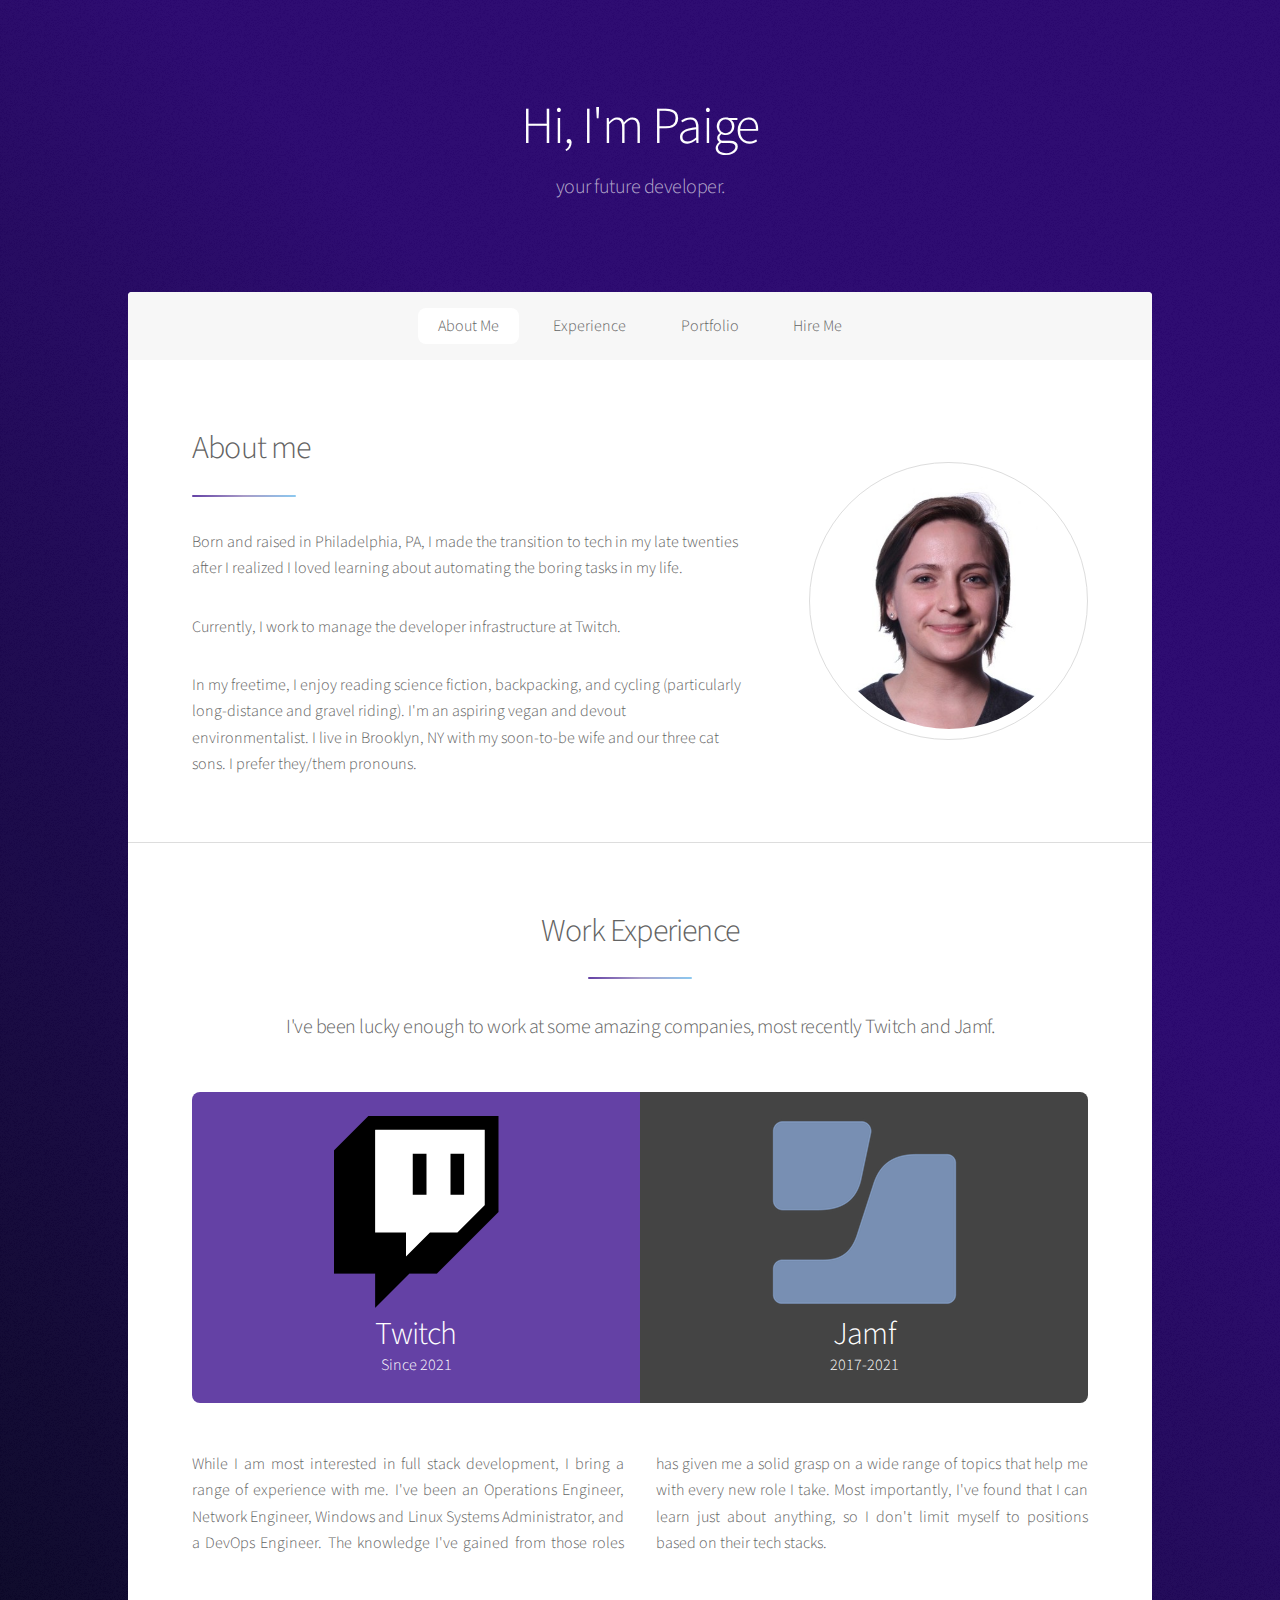
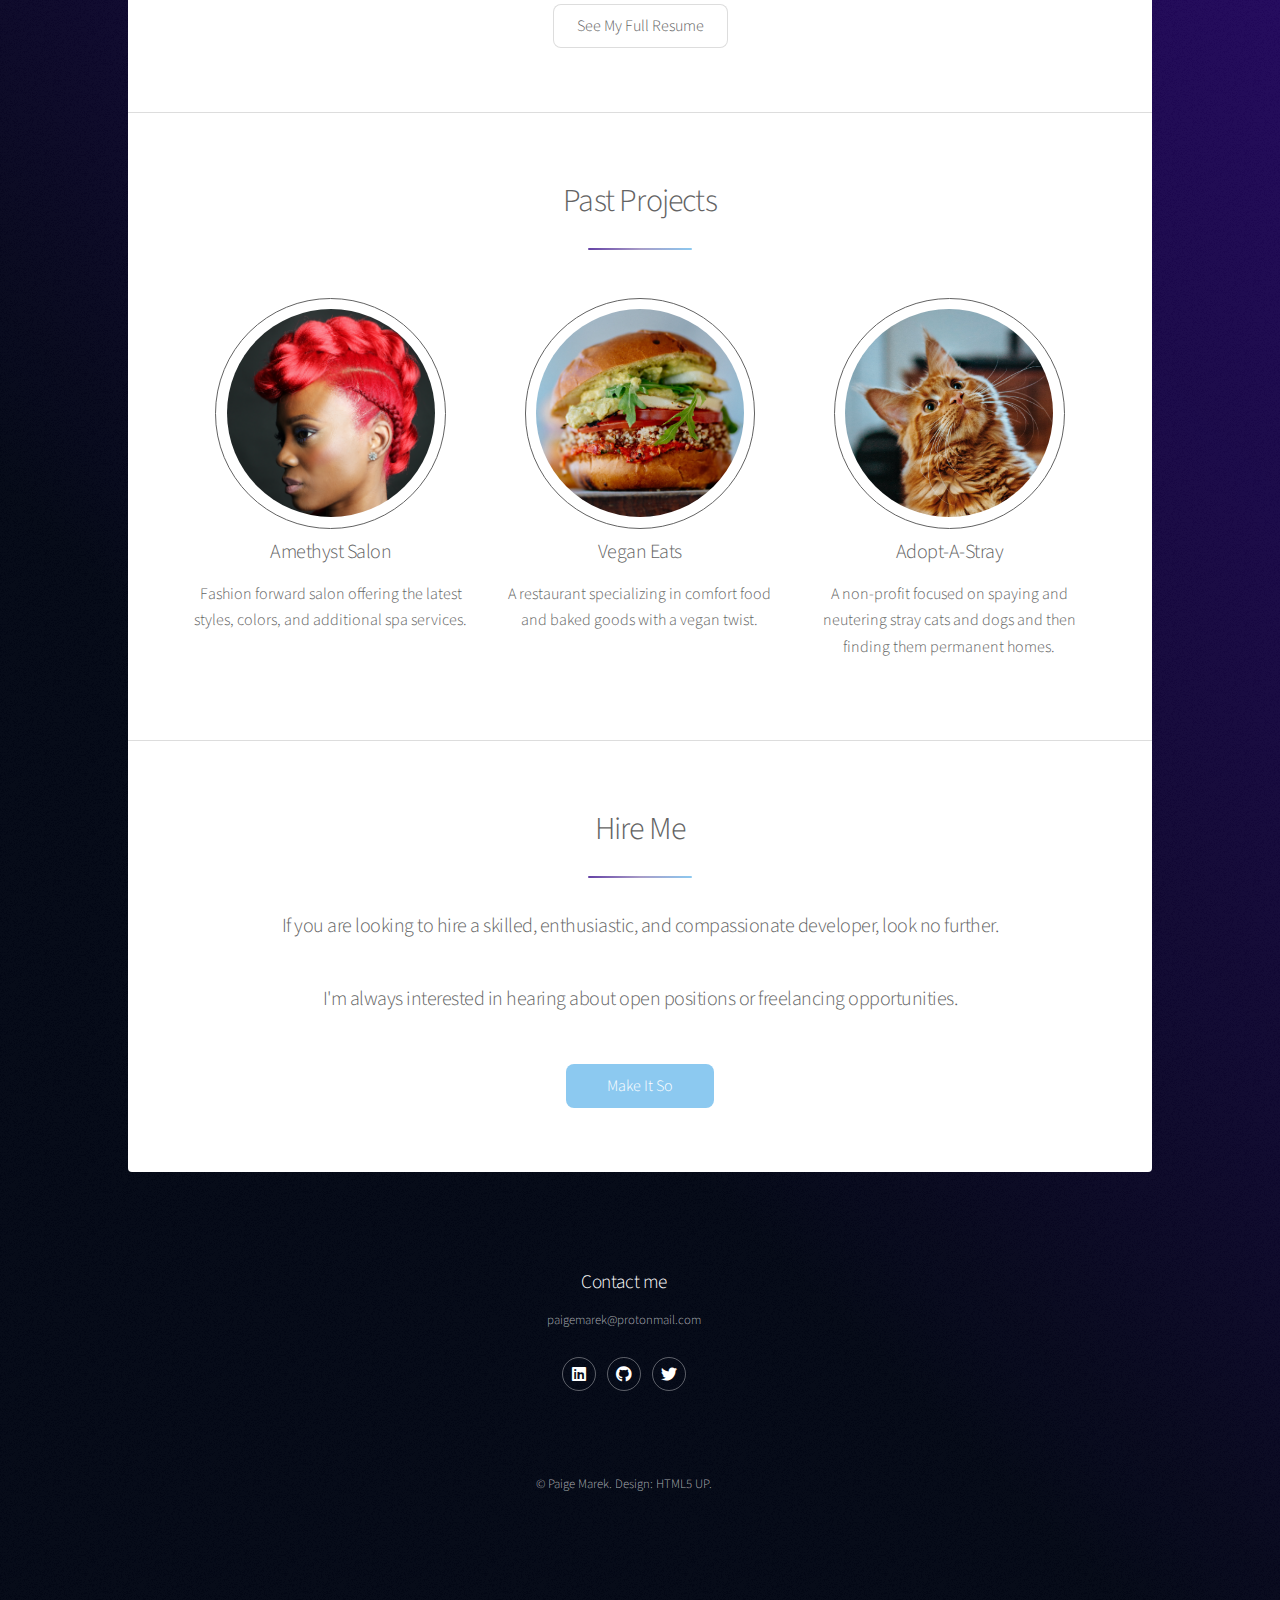
==== commit 446fceb1: "Updating projects and CSS" ====
--- a/index.html
+++ b/index.html
@@ -10,6 +10,10 @@
 		<meta charset="utf-8" />
 		<meta name="viewport" content="width=device-width, initial-scale=1, user-scalable=no" />
 		<link rel="stylesheet" href="assets/css/main.css" />
+		<link rel="apple-touch-icon" sizes="180x180" href="images/favicon.png">
+		<link rel="icon" type="image/png" sizes="32x32" href="images/favicon-32x32.png">
+		<link rel="icon" type="image/png" sizes="16x16" href="images/favicon-16x16.png">
+		<link rel="manifest" href="images/site.webmanifest">
 		<noscript><link rel="stylesheet" href="assets/css/noscript.css" /></noscript>
 	</head>
 	<body class="is-preload">
@@ -20,7 +24,7 @@
 				<!-- Header -->
 					<header id="header" class="alt">
 						<!-- <span class="logo"><img src="images/me.jpg" alt="" /></span> -->
-						<h1>Hi, I'm Paige</h1>
+						<h1 class="name"2>Hi, I'm Paige</h1>
 						<p>your future developer.</p>
 					</header>
 
@@ -60,12 +64,16 @@
 								</header>
 								<ul class="jobs">
 									<li class="style1">
-										<span class="icon solid"><img src="images/glitch.png" alt="" /></span>
-										<strong>Twitch</strong> Since 2021
+										<a href="https://www.twitch.tv/p/en/about/">
+											<span class="icon solid"><img src="images/glitch.png" alt="" /></span>
+											<strong>Twitch</strong> Since 2021
+										</a>
 									</li>
 									<li class="style2">
-										<span class="icon solid"><img src="images/jamf.png" alt="" /></span>
-										<strong>Jamf</strong> 2017-2021
+										<a href="https://www.jamf.com/">
+											<span class="icon solid"><img src="images/jamf.png" alt="" /></span>
+											<strong>Jamf</strong> 2017-2021
+										</a>
 									</li>
 								</ul>
 								<p class="content">While I am most interested in full stack development, I bring a range of experience with me. I've been an Operations Engineer, Network Engineer, Windows and Linux Systems Administrator, and a DevOps Engineer. The knowledge I've gained from those roles has given me a solid grasp on a wide range of topics that help me with every new role I take. Most importantly, I've found that I can learn just about anything, so I don't limit myself to positions based on their tech stacks.</p>
@@ -83,17 +91,17 @@
 								</header>
 								<ul class="features">
 									<li>
-										<span class="icon solid major style1 fa-code"></span>
-										<h3>Vanity Salon</h3>
+										<a href="#"><span class="image"><img src="images/salon.jpg" alt=""/></span></a>
+										<h3>Amethyst Salon</h3>
 										<p>Fashion forward salon offering the latest styles, colors, and additional spa services.</p>
 									</li>
 									<li>
-										<span class="icon major style3 fa-copy"></span>
+										<a href="#"><span class="image"><img src="images/veganeats.jpg" alt=""/></span></a>
 										<h3>Vegan Eats</h3>
 										<p>A restaurant specializing in comfort food and baked goods with a vegan twist.</p>
 									</li>
 									<li>
-										<span class="icon major style5 fa-gem"></span>
+										<a href="#"><span class="image"><img src="images/stray.jpg" alt=""/></span></a>
 										<h3>Adopt-A-Stray</h3>
 										<p>A non-profit focused on spaying and neutering stray cats and dogs and then finding them permanent homes.</p>
 									</li>
@@ -109,7 +117,7 @@
 								</header>
 								<footer class="major">
 									<ul class="actions special">
-										<li><a href="hireme.html" class="button primary">Get Started</a></li>
+										<li><a href="hireme.html" class="button primary">Make It So</a></li>
 									</ul>
 								</footer>
 							</section>
--- a/assets/css/main.css
+++ b/assets/css/main.css
@@ -93,11 +93,11 @@
 }
 
 body {
-  background-color: #935d8c;
-  background-image: url("images/overlay.png"), -moz-linear-gradient(45deg, #e37682 15%, #5f4d93 85%);
-  background-image: url("images/overlay.png"), -webkit-linear-gradient(45deg, #e37682 15%, #5f4d93 85%);
-  background-image: url("images/overlay.png"), -ms-linear-gradient(45deg, #e37682 15%, #5f4d93 85%);
-  background-image: url("images/overlay.png"), linear-gradient(45deg, #e37682 15%, #5f4d93 85%);
+  background-color: #2a066e;
+  background-image: url("images/overlay.png"), -moz-linear-gradient(45deg, #010511 25%, #2a066e 75%);
+  background-image: url("images/overlay.png"), -webkit-linear-gradient(45deg, #010511 25%, #2a066e 75%);
+  background-image: url("images/overlay.png"), -ms-linear-gradient(45deg, #010511 25%, #2a066e 75%);
+  background-image: url("images/overlay.png"), linear-gradient(45deg, #010511 25%, #2a066e 75%);
 }
 body.is-preload *, body.is-preload *:before, body.is-preload *:after {
   -moz-animation: none !important;
@@ -112,7 +112,7 @@
 
 /* Type */
 body {
-  background-color: #935d8c;
+  background-color: #2a066e;
   color: rgba(255, 255, 255, 0.65);
 }
 
@@ -144,7 +144,6 @@
   -ms-transition: color 0.2s ease, border-bottom 0.2s ease;
   transition: color 0.2s ease, border-bottom 0.2s ease;
   text-decoration: none;
-  border-bottom: dotted 1px;
   color: inherit;
 }
 a:hover {
@@ -281,10 +280,6 @@
   color: #ffffff;
 }
 
-a:hover {
-  color: #ffffff;
-}
-
 strong, b {
   color: #ffffff;
 }
@@ -342,72 +337,84 @@
 }
 .row > .col-1 {
   width: 8.3333333333%;
+  padding-bottom: 0.75rem;
 }
 .row > .off-1 {
   margin-left: 8.3333333333%;
 }
 .row > .col-2 {
   width: 16.6666666667%;
+  padding-bottom: 0.75rem;
 }
 .row > .off-2 {
   margin-left: 16.6666666667%;
 }
 .row > .col-3 {
   width: 25%;
+  padding-bottom: 0.75rem;
 }
 .row > .off-3 {
   margin-left: 25%;
 }
 .row > .col-4 {
   width: 33.3333333333%;
+  padding-bottom: 0.75rem;
 }
 .row > .off-4 {
   margin-left: 33.3333333333%;
 }
 .row > .col-5 {
   width: 41.6666666667%;
+  padding-bottom: 0.75rem;
 }
 .row > .off-5 {
   margin-left: 41.6666666667%;
 }
 .row > .col-6 {
   width: 50%;
+  padding-bottom: 0.75rem;
 }
 .row > .off-6 {
   margin-left: 50%;
 }
 .row > .col-7 {
   width: 58.3333333333%;
+  padding-bottom: 0.75rem;
 }
 .row > .off-7 {
   margin-left: 58.3333333333%;
 }
 .row > .col-8 {
   width: 66.6666666667%;
+  padding-bottom: 0.75rem;
 }
 .row > .off-8 {
   margin-left: 66.6666666667%;
 }
 .row > .col-9 {
   width: 75%;
+  padding-bottom: 0.75rem;
 }
 .row > .off-9 {
   margin-left: 75%;
 }
 .row > .col-10 {
   width: 83.3333333333%;
+  padding-bottom: 0.75rem;
 }
 .row > .off-10 {
   margin-left: 83.3333333333%;
 }
 .row > .col-11 {
   width: 91.6666666667%;
+  padding-bottom: 0.75rem;
 }
 .row > .off-11 {
   margin-left: 91.6666666667%;
 }
 .row > .col-12 {
   width: 100%;
+  padding-bottom: 0.75rem;
 }
 .row > .off-12 {
   margin-left: 100%;
@@ -526,72 +533,84 @@
   }
   .row > .col-1-xlarge {
     width: 8.3333333333%;
+    padding-bottom: 0.75rem;
   }
   .row > .off-1-xlarge {
     margin-left: 8.3333333333%;
   }
   .row > .col-2-xlarge {
     width: 16.6666666667%;
+    padding-bottom: 0.75rem;
   }
   .row > .off-2-xlarge {
     margin-left: 16.6666666667%;
   }
   .row > .col-3-xlarge {
     width: 25%;
+    padding-bottom: 0.75rem;
   }
   .row > .off-3-xlarge {
     margin-left: 25%;
   }
   .row > .col-4-xlarge {
     width: 33.3333333333%;
+    padding-bottom: 0.75rem;
   }
   .row > .off-4-xlarge {
     margin-left: 33.3333333333%;
   }
   .row > .col-5-xlarge {
     width: 41.6666666667%;
+    padding-bottom: 0.75rem;
   }
   .row > .off-5-xlarge {
     margin-left: 41.6666666667%;
   }
   .row > .col-6-xlarge {
     width: 50%;
+    padding-bottom: 0.75rem;
   }
   .row > .off-6-xlarge {
     margin-left: 50%;
   }
   .row > .col-7-xlarge {
     width: 58.3333333333%;
+    padding-bottom: 0.75rem;
   }
   .row > .off-7-xlarge {
     margin-left: 58.3333333333%;
   }
   .row > .col-8-xlarge {
     width: 66.6666666667%;
+    padding-bottom: 0.75rem;
   }
   .row > .off-8-xlarge {
     margin-left: 66.6666666667%;
   }
   .row > .col-9-xlarge {
     width: 75%;
+    padding-bottom: 0.75rem;
   }
   .row > .off-9-xlarge {
     margin-left: 75%;
   }
   .row > .col-10-xlarge {
     width: 83.3333333333%;
+    padding-bottom: 0.75rem;
   }
   .row > .off-10-xlarge {
     margin-left: 83.3333333333%;
   }
   .row > .col-11-xlarge {
     width: 91.6666666667%;
+    padding-bottom: 0.75rem;
   }
   .row > .off-11-xlarge {
     margin-left: 91.6666666667%;
   }
   .row > .col-12-xlarge {
     width: 100%;
+    padding-bottom: 0.75rem;
   }
   .row > .off-12-xlarge {
     margin-left: 100%;
@@ -711,72 +730,84 @@
   }
   .row > .col-1-large {
     width: 8.3333333333%;
+    padding-bottom: 0.75rem;
   }
   .row > .off-1-large {
     margin-left: 8.3333333333%;
   }
   .row > .col-2-large {
     width: 16.6666666667%;
+    padding-bottom: 0.75rem;
   }
   .row > .off-2-large {
     margin-left: 16.6666666667%;
   }
   .row > .col-3-large {
     width: 25%;
+    padding-bottom: 0.75rem;
   }
   .row > .off-3-large {
     margin-left: 25%;
   }
   .row > .col-4-large {
     width: 33.3333333333%;
+    padding-bottom: 0.75rem;
   }
   .row > .off-4-large {
     margin-left: 33.3333333333%;
   }
   .row > .col-5-large {
     width: 41.6666666667%;
+    padding-bottom: 0.75rem;
   }
   .row > .off-5-large {
     margin-left: 41.6666666667%;
   }
   .row > .col-6-large {
     width: 50%;
+    padding-bottom: 0.75rem;
   }
   .row > .off-6-large {
     margin-left: 50%;
   }
   .row > .col-7-large {
     width: 58.3333333333%;
+    padding-bottom: 0.75rem;
   }
   .row > .off-7-large {
     margin-left: 58.3333333333%;
   }
   .row > .col-8-large {
     width: 66.6666666667%;
+    padding-bottom: 0.75rem;
   }
   .row > .off-8-large {
     margin-left: 66.6666666667%;
   }
   .row > .col-9-large {
     width: 75%;
+    padding-bottom: 0.75rem;
   }
   .row > .off-9-large {
     margin-left: 75%;
   }
   .row > .col-10-large {
     width: 83.3333333333%;
+    padding-bottom: 0.75rem;
   }
   .row > .off-10-large {
     margin-left: 83.3333333333%;
   }
   .row > .col-11-large {
     width: 91.6666666667%;
+    padding-bottom: 0.75rem;
   }
   .row > .off-11-large {
     margin-left: 91.6666666667%;
   }
   .row > .col-12-large {
     width: 100%;
+    padding-bottom: 0.75rem;
   }
   .row > .off-12-large {
     margin-left: 100%;
@@ -896,72 +927,84 @@
   }
   .row > .col-1-medium {
     width: 8.3333333333%;
+    padding-bottom: 0.75rem;
   }
   .row > .off-1-medium {
     margin-left: 8.3333333333%;
   }
   .row > .col-2-medium {
     width: 16.6666666667%;
+    padding-bottom: 0.75rem;
   }
   .row > .off-2-medium {
     margin-left: 16.6666666667%;
   }
   .row > .col-3-medium {
     width: 25%;
+    padding-bottom: 0.75rem;
   }
   .row > .off-3-medium {
     margin-left: 25%;
   }
   .row > .col-4-medium {
     width: 33.3333333333%;
+    padding-bottom: 0.75rem;
   }
   .row > .off-4-medium {
     margin-left: 33.3333333333%;
   }
   .row > .col-5-medium {
     width: 41.6666666667%;
+    padding-bottom: 0.75rem;
   }
   .row > .off-5-medium {
     margin-left: 41.6666666667%;
   }
   .row > .col-6-medium {
     width: 50%;
+    padding-bottom: 0.75rem;
   }
   .row > .off-6-medium {
     margin-left: 50%;
   }
   .row > .col-7-medium {
     width: 58.3333333333%;
+    padding-bottom: 0.75rem;
   }
   .row > .off-7-medium {
     margin-left: 58.3333333333%;
   }
   .row > .col-8-medium {
     width: 66.6666666667%;
+    padding-bottom: 0.75rem;
   }
   .row > .off-8-medium {
     margin-left: 66.6666666667%;
   }
   .row > .col-9-medium {
     width: 75%;
+    padding-bottom: 0.75rem;
   }
   .row > .off-9-medium {
     margin-left: 75%;
   }
   .row > .col-10-medium {
     width: 83.3333333333%;
+    padding-bottom: 0.75rem;
   }
   .row > .off-10-medium {
     margin-left: 83.3333333333%;
   }
   .row > .col-11-medium {
     width: 91.6666666667%;
+    padding-bottom: 0.75rem;
   }
   .row > .off-11-medium {
     margin-left: 91.6666666667%;
   }
   .row > .col-12-medium {
     width: 100%;
+    padding-bottom: 0.75rem;
   }
   .row > .off-12-medium {
     margin-left: 100%;
@@ -1081,72 +1124,84 @@
   }
   .row > .col-1-small {
     width: 8.3333333333%;
+    padding-bottom: 0.75rem;
   }
   .row > .off-1-small {
     margin-left: 8.3333333333%;
   }
   .row > .col-2-small {
     width: 16.6666666667%;
+    padding-bottom: 0.75rem;
   }
   .row > .off-2-small {
     margin-left: 16.6666666667%;
   }
   .row > .col-3-small {
     width: 25%;
+    padding-bottom: 0.75rem;
   }
   .row > .off-3-small {
     margin-left: 25%;
   }
   .row > .col-4-small {
     width: 33.3333333333%;
+    padding-bottom: 0.75rem;
   }
   .row > .off-4-small {
     margin-left: 33.3333333333%;
   }
   .row > .col-5-small {
     width: 41.6666666667%;
+    padding-bottom: 0.75rem;
   }
   .row > .off-5-small {
     margin-left: 41.6666666667%;
   }
   .row > .col-6-small {
     width: 50%;
+    padding-bottom: 0.75rem;
   }
   .row > .off-6-small {
     margin-left: 50%;
   }
   .row > .col-7-small {
     width: 58.3333333333%;
+    padding-bottom: 0.75rem;
   }
   .row > .off-7-small {
     margin-left: 58.3333333333%;
   }
   .row > .col-8-small {
     width: 66.6666666667%;
+    padding-bottom: 0.75rem;
   }
   .row > .off-8-small {
     margin-left: 66.6666666667%;
   }
   .row > .col-9-small {
     width: 75%;
+    padding-bottom: 0.75rem;
   }
   .row > .off-9-small {
     margin-left: 75%;
   }
   .row > .col-10-small {
     width: 83.3333333333%;
+    padding-bottom: 0.75rem;
   }
   .row > .off-10-small {
     margin-left: 83.3333333333%;
   }
   .row > .col-11-small {
     width: 91.6666666667%;
+    padding-bottom: 0.75rem;
   }
   .row > .off-11-small {
     margin-left: 91.6666666667%;
   }
   .row > .col-12-small {
     width: 100%;
+    padding-bottom: 0.75rem;
   }
   .row > .off-12-small {
     margin-left: 100%;
@@ -1266,72 +1321,84 @@
   }
   .row > .col-1-xsmall {
     width: 8.3333333333%;
+    padding-bottom: 0.75rem;
   }
   .row > .off-1-xsmall {
     margin-left: 8.3333333333%;
   }
   .row > .col-2-xsmall {
     width: 16.6666666667%;
+    padding-bottom: 0.75rem;
   }
   .row > .off-2-xsmall {
     margin-left: 16.6666666667%;
   }
   .row > .col-3-xsmall {
     width: 25%;
+    padding-bottom: 0.75rem;
   }
   .row > .off-3-xsmall {
     margin-left: 25%;
   }
   .row > .col-4-xsmall {
     width: 33.3333333333%;
+    padding-bottom: 0.75rem;
   }
   .row > .off-4-xsmall {
     margin-left: 33.3333333333%;
   }
   .row > .col-5-xsmall {
     width: 41.6666666667%;
+    padding-bottom: 0.75rem;
   }
   .row > .off-5-xsmall {
     margin-left: 41.6666666667%;
   }
   .row > .col-6-xsmall {
     width: 50%;
+    padding-bottom: 0.75rem;
   }
   .row > .off-6-xsmall {
     margin-left: 50%;
   }
   .row > .col-7-xsmall {
     width: 58.3333333333%;
+    padding-bottom: 0.75rem;
   }
   .row > .off-7-xsmall {
     margin-left: 58.3333333333%;
   }
   .row > .col-8-xsmall {
     width: 66.6666666667%;
+    padding-bottom: 0.75rem;
   }
   .row > .off-8-xsmall {
     margin-left: 66.6666666667%;
   }
   .row > .col-9-xsmall {
     width: 75%;
+    padding-bottom: 0.75rem;
   }
   .row > .off-9-xsmall {
     margin-left: 75%;
   }
   .row > .col-10-xsmall {
     width: 83.3333333333%;
+    padding-bottom: 0.75rem;
   }
   .row > .off-10-xsmall {
     margin-left: 83.3333333333%;
   }
   .row > .col-11-xsmall {
     width: 91.6666666667%;
+    padding-bottom: 0.75rem;
   }
   .row > .off-11-xsmall {
     margin-left: 91.6666666667%;
   }
   .row > .col-12-xsmall {
     width: 100%;
+    padding-bottom: 0.75rem;
   }
   .row > .off-12-xsmall {
     margin-left: 100%;
@@ -1522,6 +1589,10 @@
   }
 }
 
+#submit {
+  margin-right: auto;
+}
+
 input[type=submit],
 input[type=reset],
 input[type=button],
@@ -1754,7 +1825,7 @@
 }
 select option {
   color: #ffffff;
-  background: #935d8c;
+  background: #2a066e;
 }
 
 input[type=checkbox] + label,
@@ -1770,7 +1841,7 @@
 input[type=radio]:checked + label:before {
   background-color: #ffffff;
   border-color: #ffffff;
-  color: #935d8c;
+  color: #2a066e;
 }
 input[type=checkbox]:focus + label:before,
 input[type=radio]:focus + label:before {
@@ -2305,6 +2376,20 @@
 .features li > :last-child {
   margin-bottom: 0;
 }
+.features li .image {
+  display: inline-block;
+  padding: 0.65em;
+  border-radius: 100%;
+  border: solid 1px;
+}
+.features li .image img {
+  display: block;
+  border-radius: 100%;
+  width: 13em;
+}
+.features li .image:hover img {
+  opacity: 0.3;
+}
 @media screen and (max-width: 980px) {
   .features li {
     width: calc(50% - 2em);
@@ -2361,7 +2446,7 @@
   width: 50%;
 }
 .jobs li.style2 img {
-  width: 43%;
+  width: 100%;
 }
 .jobs li strong, .jobs li b {
   display: block;
@@ -2398,24 +2483,28 @@
     max-width: 100%;
     margin: 0 auto 2em auto;
   }
-  .jobs li.style1 {
+  .jobs .jobs li {
+    display: flex;
+    flex-wrap: wrap;
+  }
+  .jobs .jobs li.style1 {
     width: 50%;
   }
-  .jobs li.style2 {
+  .jobs .jobs li.style2 {
     width: 50%;
   }
-  .jobs li:first-child {
+  .jobs .jobs li:first-child {
     border-bottom-left-radius: 0;
     border-top-right-radius: 8px;
   }
-  .jobs li:last-child {
+  .jobs .jobs li:last-child {
     border-top-right-radius: 0;
     border-bottom-left-radius: 8px;
   }
-  .jobs li .icon:before {
+  .jobs .jobs li .icon:before {
     font-size: 3.75rem;
   }
-  .jobs li strong, .jobs li b {
+  .jobs .jobs li strong, .jobs .jobs li b {
     font-size: 2.5em;
   }
 }
@@ -2527,28 +2616,18 @@
   -webkit-transition: opacity 3s ease;
   -ms-transition: opacity 3s ease;
   transition: opacity 3s ease;
-  -moz-transition-delay: 0.5s;
-  -webkit-transition-delay: 0.5s;
-  -ms-transition-delay: 0.5s;
-  transition-delay: 0.5s;
+  -moz-transition-delay: 1s;
+  -webkit-transition-delay: 1s;
+  -ms-transition-delay: 1s;
+  transition-delay: 1s;
   opacity: 1;
 }
-#header.alt .logo {
+#header.alt .name {
   -moz-transition: opacity 1.25s ease, -moz-transform 0.5s ease;
   -webkit-transition: opacity 1.25s ease, -webkit-transform 0.5s ease;
   -ms-transition: opacity 1.25s ease, -ms-transform 0.5s ease;
   transition: opacity 1.25s ease, transform 0.5s ease;
-  -moz-transition-delay: 0s;
-  -webkit-transition-delay: 0s;
-  -ms-transition-delay: 0s;
-  transition-delay: 0s;
   display: block;
-  margin: 0 0 1.5em 0;
-}
-#header.alt .logo img {
-  display: block;
-  margin: 0 auto;
-  max-width: 75%;
 }
 @media screen and (max-width: 1280px) {
   #header {
@@ -2631,9 +2710,6 @@
 #nav input, #nav select, #nav textarea {
   color: #636363;
 }
-#nav a:hover {
-  color: #636363;
-}
 #nav strong, #nav b {
   color: #636363;
 }
@@ -2721,9 +2797,6 @@
 #main input, #main select, #main textarea {
   color: #636363;
 }
-#main a:hover {
-  color: #636363;
-}
 #main strong, #main b {
   color: #636363;
 }
@@ -2920,6 +2993,13 @@
 }
 #main > .main:first-child {
   border-top: 0;
+}
+#main > .main #linkedin {
+  border-bottom: dotted 1px;
+}
+#main > .main #mailto {
+  border-bottom: dotted 1px;
+  text-decoration: dotted;
 }
 #main > .main > .image.main:first-child {
   margin: -5em 0 5em -5em;
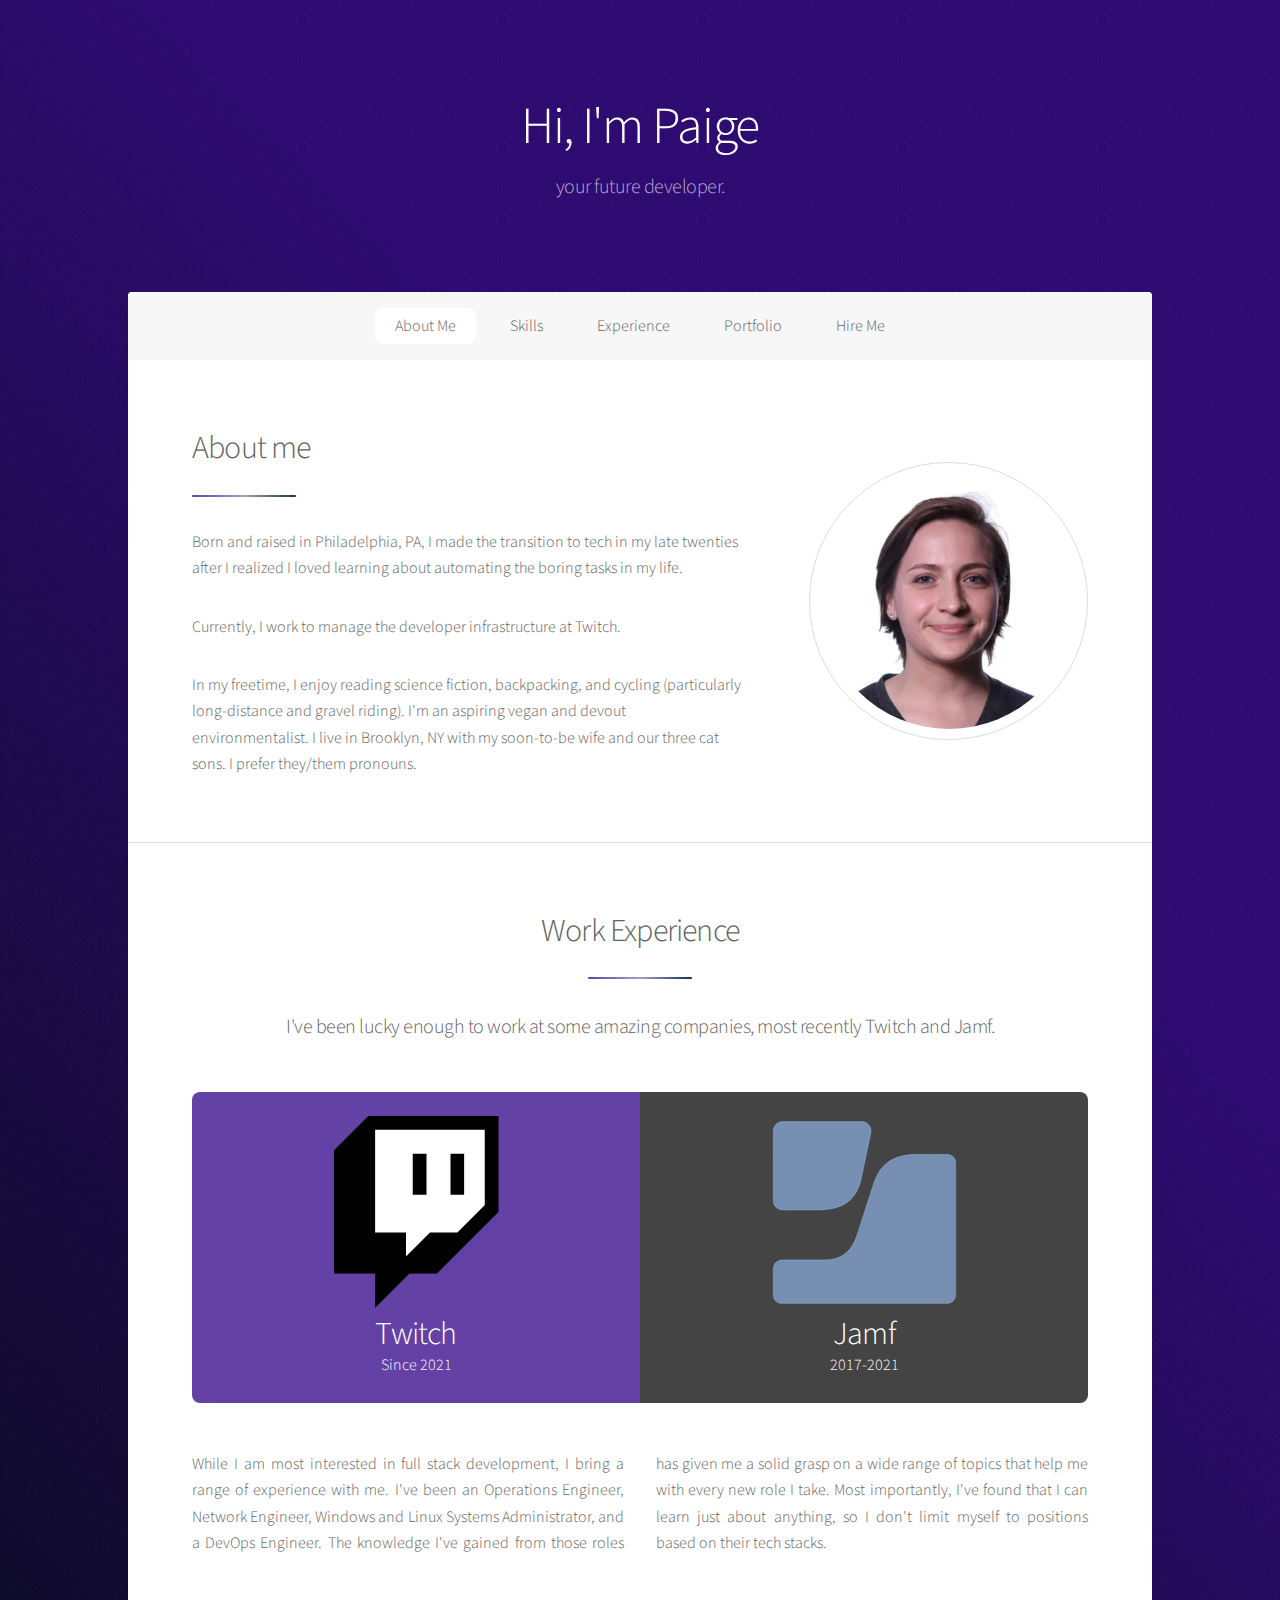
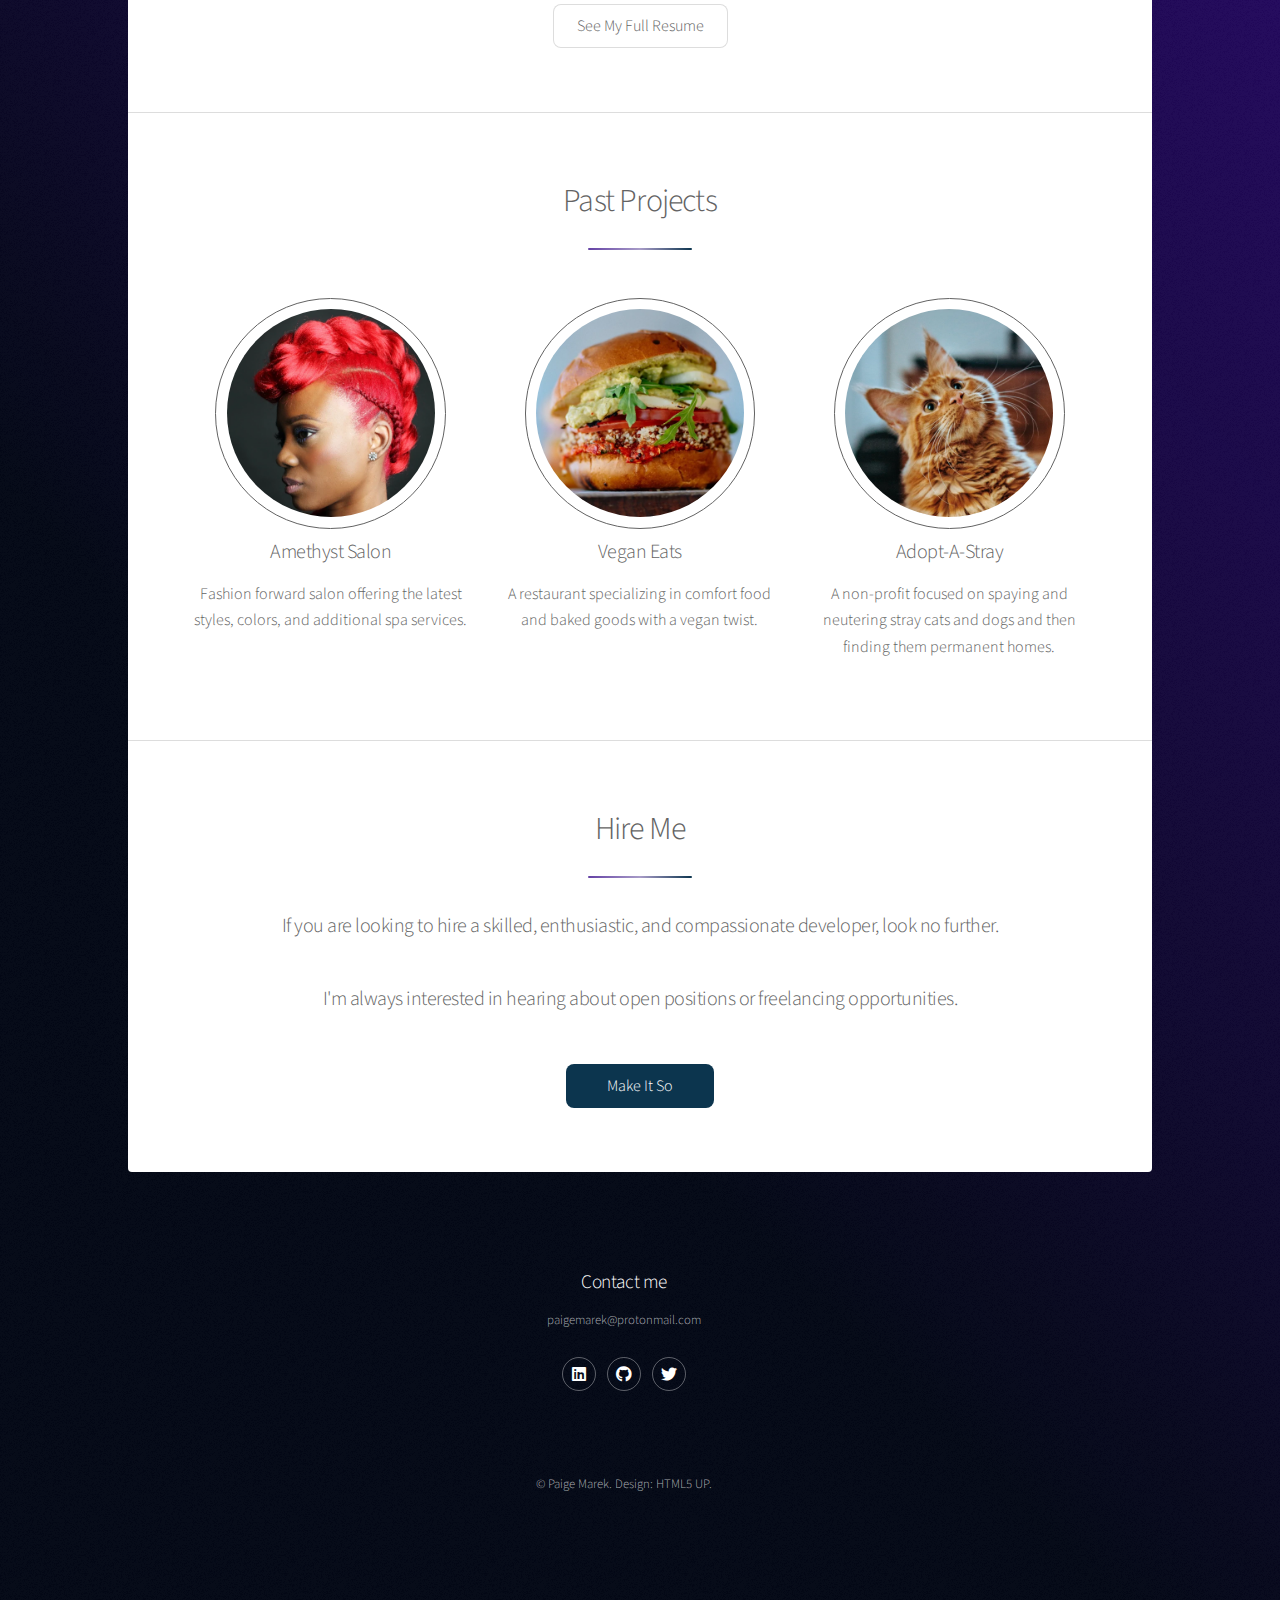
==== commit cd514e52: "Adding lots of changes due to lighthouse report" ====
--- a/index.html
+++ b/index.html
@@ -4,17 +4,18 @@
 	html5up.net | @ajlkn
 	Free for personal and commercial use under the CCA 3.0 license (html5up.net/license)
 -->
-<html>
+<html lang="en">
 	<head>
 		<title>Paige Marek Codes</title>
 		<meta charset="utf-8" />
-		<meta name="viewport" content="width=device-width, initial-scale=1, user-scalable=no" />
+		<meta name="viewport" content="width=device-width, initial-scale=1" />
+		<meta name="description" content="Homepage for personal site for Paige Marek, full stack developer">
 		<link rel="stylesheet" href="assets/css/main.css" />
-		<link rel="apple-touch-icon" sizes="180x180" href="images/favicon.png">
+		<link rel="apple-touch-icon" sizes="180x180" href="images/favicon.webp">
 		<link rel="icon" type="image/png" sizes="32x32" href="images/favicon-32x32.png">
 		<link rel="icon" type="image/png" sizes="16x16" href="images/favicon-16x16.png">
 		<link rel="manifest" href="images/site.webmanifest">
-		<noscript><link rel="stylesheet" href="assets/css/noscript.css" /></noscript>
+		<noscript><link rel="stylesheet" href="assets/css/noscript.css" media="screen" disabled/></noscript>
 	</head>
 	<body class="is-preload">
 
@@ -32,6 +33,7 @@
 					<nav id="nav">
 						<ul>
 							<li><a href="#aboutme" class="active">About Me</a></li>
+							<li><a href="#skills">Skills</a></li>
 							<li><a href="#experience">Experience</a></li>
 							<li><a href="#portfolio">Portfolio</a></li>
 							<li><a href="#hireme">Hire Me</a></li>
@@ -52,11 +54,11 @@
 										<p>Currently, I work to manage the developer infrastructure at Twitch.</p>
 										<p>In my freetime, I enjoy reading science fiction, backpacking, and cycling (particularly long-distance and gravel riding). I'm an aspiring vegan and devout environmentalist. I live in Brooklyn, NY with my soon-to-be wife and our three cat sons. I prefer they/them pronouns.
 									</div>
-									<span class="image"><img src="images/me.jpg" alt="" /></span>
+									<span class="image"><img src="images/me.webp" alt="Picture of Paige Marek" /></span>
 								</div>
 							</section>
 
-						<!-- First Section -->
+						<!-- Jobs Section -->
 							<section id="experience" class="main special">
 								<header class="major">
 									<h2>Work Experience</h2>
@@ -65,13 +67,13 @@
 								<ul class="jobs">
 									<li class="style1">
 										<a href="https://www.twitch.tv/p/en/about/">
-											<span class="icon solid"><img src="images/glitch.png" alt="" /></span>
+										<span class="icon solid"><img src="images/glitch.webp" alt="Twitch Logo" /></span>
 											<strong>Twitch</strong> Since 2021
 										</a>
 									</li>
 									<li class="style2">
 										<a href="https://www.jamf.com/">
-											<span class="icon solid"><img src="images/jamf.png" alt="" /></span>
+										<span class="icon solid"><img src="images/jamf.webp" alt="Jamf logo" /></span>
 											<strong>Jamf</strong> 2017-2021
 										</a>
 									</li>
@@ -84,24 +86,24 @@
 								</footer>
 							</section>
 
-						<!-- Second Section -->
+						<!-- Portfolio Section -->
 							<section id="portfolio" class="main special">
 								<header class="major">
 									<h2>Past Projects</h2>
 								</header>
 								<ul class="features">
 									<li>
-										<a href="#"><span class="image"><img src="images/salon.jpg" alt=""/></span></a>
+										<a href="#"><span class="image"><img src="images/salon.webp" alt="Women with amazing hair"/></span></a>
 										<h3>Amethyst Salon</h3>
 										<p>Fashion forward salon offering the latest styles, colors, and additional spa services.</p>
 									</li>
 									<li>
-										<a href="#"><span class="image"><img src="images/veganeats.jpg" alt=""/></span></a>
+										<a href="#"><span class="image"><img src="images/veganeats.webp" alt="Close-up of a vegan burger"/></span></a>
 										<h3>Vegan Eats</h3>
 										<p>A restaurant specializing in comfort food and baked goods with a vegan twist.</p>
 									</li>
 									<li>
-										<a href="#"><span class="image"><img src="images/stray.jpg" alt=""/></span></a>
+										<a href="#"><span class="image"><img src="images/stray.webp" alt="An adorable cat"/></span></a>
 										<h3>Adopt-A-Stray</h3>
 										<p>A non-profit focused on spaying and neutering stray cats and dogs and then finding them permanent homes.</p>
 									</li>
@@ -130,9 +132,9 @@
 							<h2>Contact me</h2>
 							<p><a href="mailto:paigemarek@protonmail.com">paigemarek@protonmail.com</a></p>
 							<ul class="icons">
-								<li><a href="https://www.linkedin.com/in/paige-scheller/" class="icon brands fa-linkedin alt"><span class="label">LinkedIn</span></a></li>
-								<li><a href="https://github.com/paigemarek" class="icon brands fa-github alt"><span class="label">GitHub</span></a></li>
-								<li><a href="https://twitter.com/PaigeMarek" class="icon brands fa-twitter alt"><span class="label">Twitter</span></a></li>
+								<li><a href="https://www.linkedin.com/in/paige-scheller/" class="icon brands fa-linkedin alt" aria-label="LinkedIn"><span class="label">LinkedIn</span></a></li>
+								<li><a href="https://github.com/paigemarek" class="icon brands fa-github alt" aria-label="GitHub"><span class="label">GitHub</span></a></li>
+								<li><a href="https://twitter.com/PaigeMarek" class="icon brands fa-twitter alt" aria-label="Twitter"><span class="label">Twitter</span></a></li>
 							</ul>
 						</section>
 						<p class="copyright">&copy; Paige Marek. Design: <a href="https://html5up.net">HTML5 UP</a>.</p>
--- a/assets/css/main.css
+++ b/assets/css/main.css
@@ -1628,7 +1628,7 @@
 input[type=button].primary,
 button.primary,
 .button.primary {
-  background-color: #8cc9f0;
+  background-color: #0c354e;
   color: #ffffff !important;
   box-shadow: none;
 }
@@ -1637,14 +1637,14 @@
 input[type=button].primary:hover,
 button.primary:hover,
 .button.primary:hover {
-  background-color: #9acff2;
+  background-color: #0e3e5b;
 }
 input[type=submit].primary:active,
 input[type=reset].primary:active,
 input[type=button].primary:active,
 button.primary:active,
 .button.primary:active {
-  background-color: #7ec3ee;
+  background-color: #0a2c41;
 }
 input[type=submit].primary.icon:before,
 input[type=reset].primary.icon:before,
@@ -1816,8 +1816,8 @@
 input[type=email]:focus,
 select:focus,
 textarea:focus {
-  border-color: #8cc9f0;
-  box-shadow: 0 0 0 1px #8cc9f0;
+  border-color: #0c354e;
+  box-shadow: 0 0 0 1px #0c354e;
 }
 
 select {
@@ -1845,8 +1845,8 @@
 }
 input[type=checkbox]:focus + label:before,
 input[type=radio]:focus + label:before {
-  border-color: #8cc9f0;
-  box-shadow: 0 0 0 1px #8cc9f0;
+  border-color: #0c354e;
+  box-shadow: 0 0 0 1px #0c354e;
 }
 
 ::-webkit-input-placeholder {
@@ -1947,7 +1947,7 @@
   color: #9bb2e1;
 }
 .icon.style5 {
-  color: #8cc9f0;
+  color: #0c354e;
 }
 @media screen and (max-width: 1680px) {
   .icon.major:before {
@@ -2476,39 +2476,6 @@
     font-size: 1.5em;
   }
 }
-@media screen and (max-width: 736px) {
-  .jobs {
-    display: block;
-    width: 20em;
-    max-width: 100%;
-    margin: 0 auto 2em auto;
-  }
-  .jobs .jobs li {
-    display: flex;
-    flex-wrap: wrap;
-  }
-  .jobs .jobs li.style1 {
-    width: 50%;
-  }
-  .jobs .jobs li.style2 {
-    width: 50%;
-  }
-  .jobs .jobs li:first-child {
-    border-bottom-left-radius: 0;
-    border-top-right-radius: 8px;
-  }
-  .jobs .jobs li:last-child {
-    border-top-right-radius: 0;
-    border-bottom-left-radius: 8px;
-  }
-  .jobs .jobs li .icon:before {
-    font-size: 3.75rem;
-  }
-  .jobs .jobs li strong, .jobs .jobs li b {
-    font-size: 2.5em;
-  }
-}
-
 /* Spotlight */
 .spotlight {
   display: -moz-flex;
@@ -2851,7 +2818,7 @@
 #main input[type=button].primary,
 #main button.primary,
 #main .button.primary {
-  background-color: #8cc9f0;
+  background-color: #0c354e;
   color: #ffffff !important;
   box-shadow: none;
 }
@@ -2860,14 +2827,14 @@
 #main input[type=button].primary:hover,
 #main button.primary:hover,
 #main .button.primary:hover {
-  background-color: #9acff2;
+  background-color: #0e3e5b;
 }
 #main input[type=submit].primary:active,
 #main input[type=reset].primary:active,
 #main input[type=button].primary:active,
 #main button.primary:active,
 #main .button.primary:active {
-  background-color: #7ec3ee;
+  background-color: #0a2c41;
 }
 #main input[type=submit].primary.icon:before,
 #main input[type=reset].primary.icon:before,
@@ -2892,8 +2859,8 @@
 #main input[type=email]:focus,
 #main select:focus,
 #main textarea:focus {
-  border-color: #8cc9f0;
-  box-shadow: 0 0 0 1px #8cc9f0;
+  border-color: #0c354e;
+  box-shadow: 0 0 0 1px #0c354e;
 }
 #main select {
   background-image: url("data:image/svg+xml;charset=utf8,%3Csvg xmlns='http://www.w3.org/2000/svg' width='40' height='40' preserveAspectRatio='none' viewBox='0 0 40 40'%3E%3Cpath d='M9.4,12.3l10.4,10.4l10.4-10.4c0.2-0.2,0.5-0.4,0.9-0.4c0.3,0,0.6,0.1,0.9,0.4l3.3,3.3c0.2,0.2,0.4,0.5,0.4,0.9 c0,0.4-0.1,0.6-0.4,0.9L20.7,31.9c-0.2,0.2-0.5,0.4-0.9,0.4c-0.3,0-0.6-0.1-0.9-0.4L4.3,17.3c-0.2-0.2-0.4-0.5-0.4-0.9 c0-0.4,0.1-0.6,0.4-0.9l3.3-3.3c0.2-0.2,0.5-0.4,0.9-0.4S9.1,12.1,9.4,12.3z' fill='%23dddddd' /%3E%3C/svg%3E");
@@ -2919,8 +2886,8 @@
 }
 #main input[type=checkbox]:focus + label:before,
 #main input[type=radio]:focus + label:before {
-  border-color: #8cc9f0;
-  box-shadow: 0 0 0 1px #8cc9f0;
+  border-color: #0c354e;
+  box-shadow: 0 0 0 1px #0c354e;
 }
 #main ::-webkit-input-placeholder {
   color: rgba(99, 99, 99, 0.25) !important;
@@ -2961,10 +2928,10 @@
 }
 #main header.major h2:after {
   background-color: #dddddd;
-  background-image: -moz-linear-gradient(90deg, #6441a5, #a89cc8, #8cc9f0);
-  background-image: -webkit-linear-gradient(90deg, #6441a5, #a89cc8, #8cc9f0);
-  background-image: -ms-linear-gradient(90deg, #6441a5, #a89cc8, #8cc9f0);
-  background-image: linear-gradient(90deg, #6441a5, #a89cc8, #8cc9f0);
+  background-image: -moz-linear-gradient(90deg, #6441a5, #a89cc8, #0c354e);
+  background-image: -webkit-linear-gradient(90deg, #6441a5, #a89cc8, #0c354e);
+  background-image: -ms-linear-gradient(90deg, #6441a5, #a89cc8, #0c354e);
+  background-image: linear-gradient(90deg, #6441a5, #a89cc8, #0c354e);
 }
 #main table tbody tr {
   border-color: #dddddd;
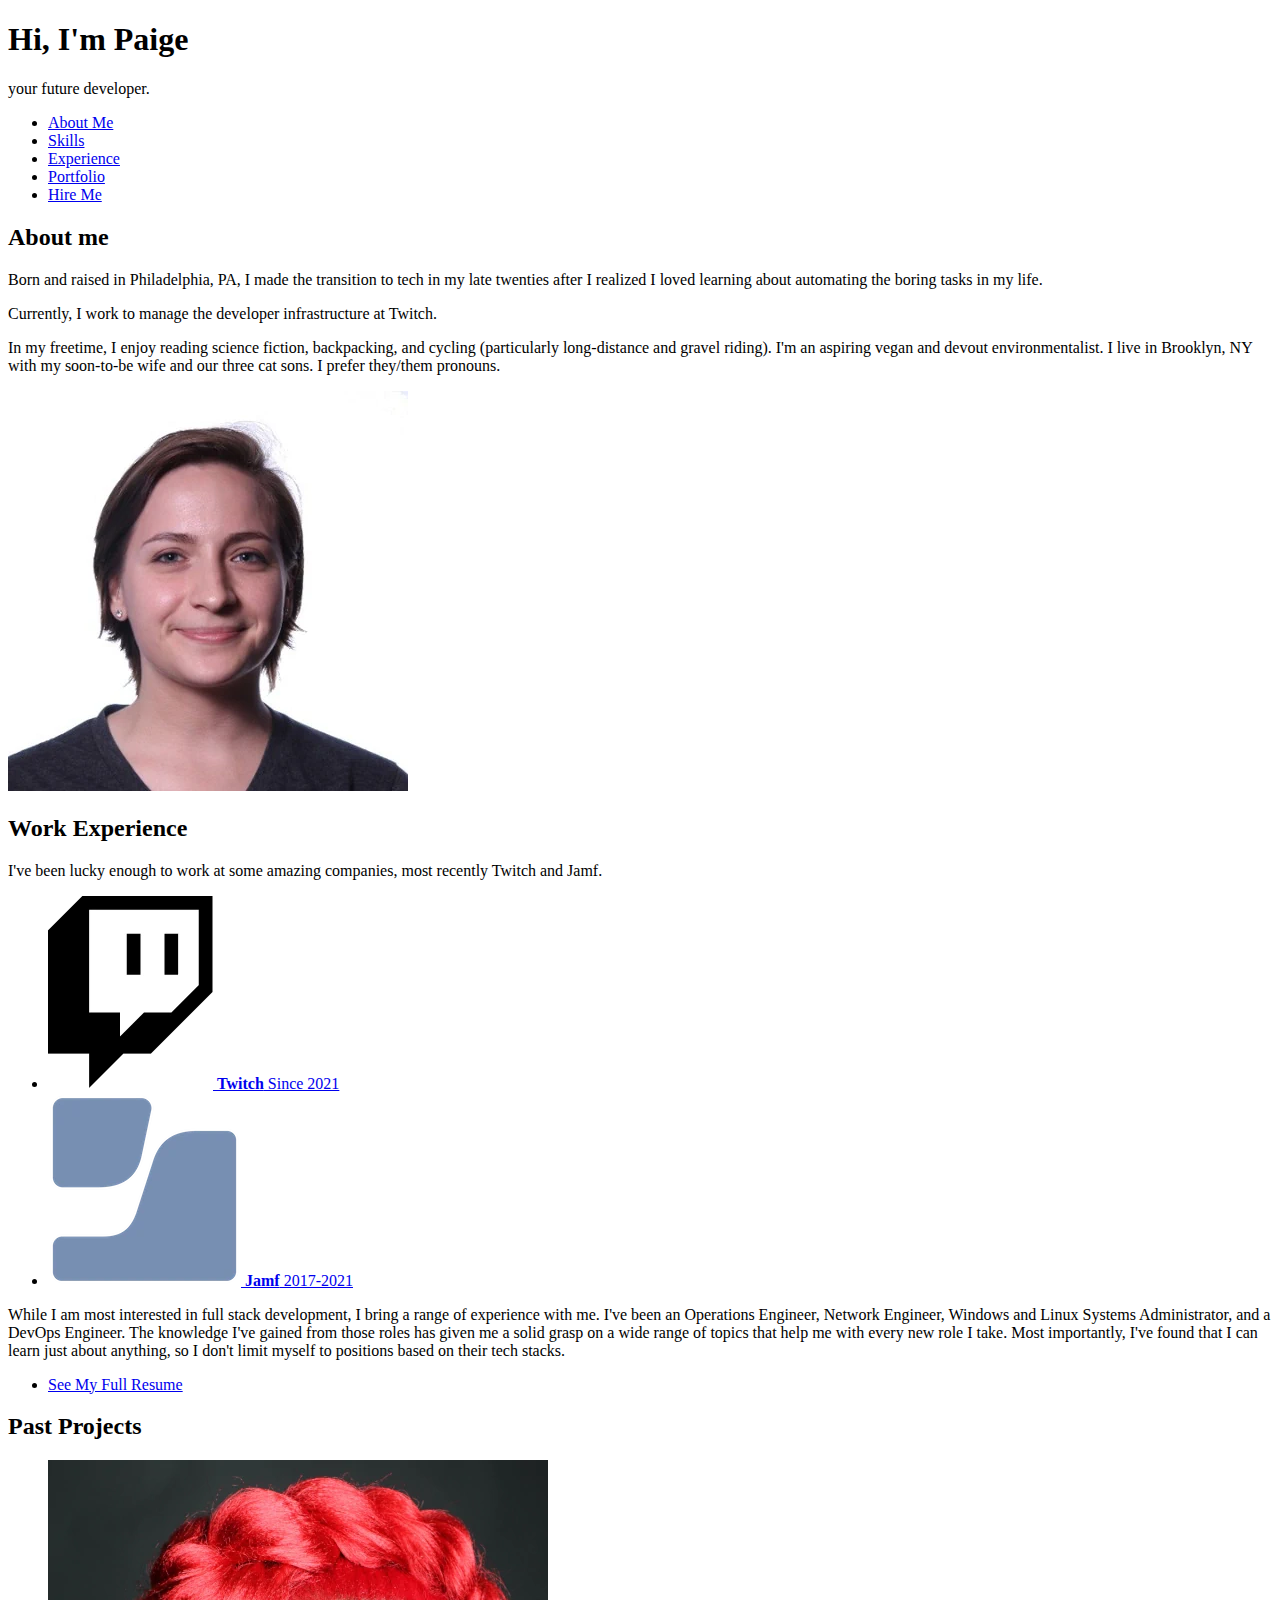
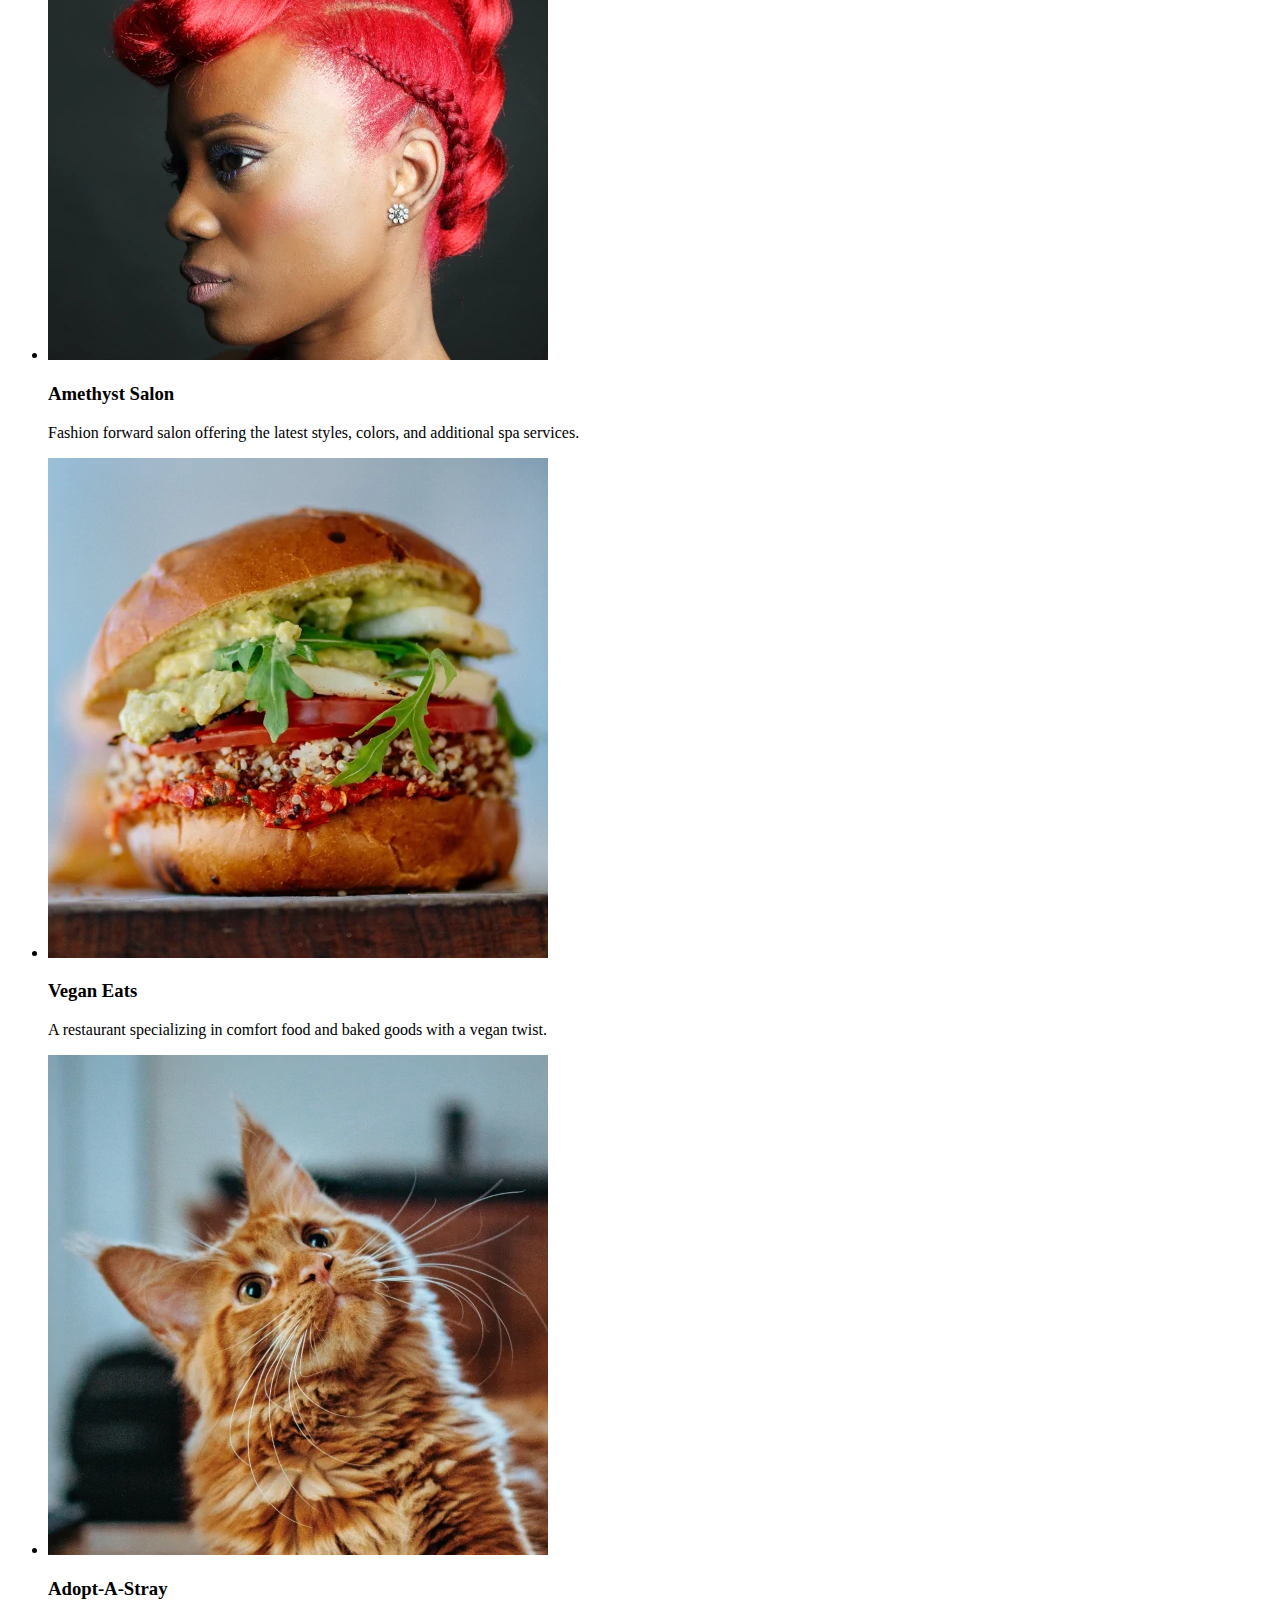
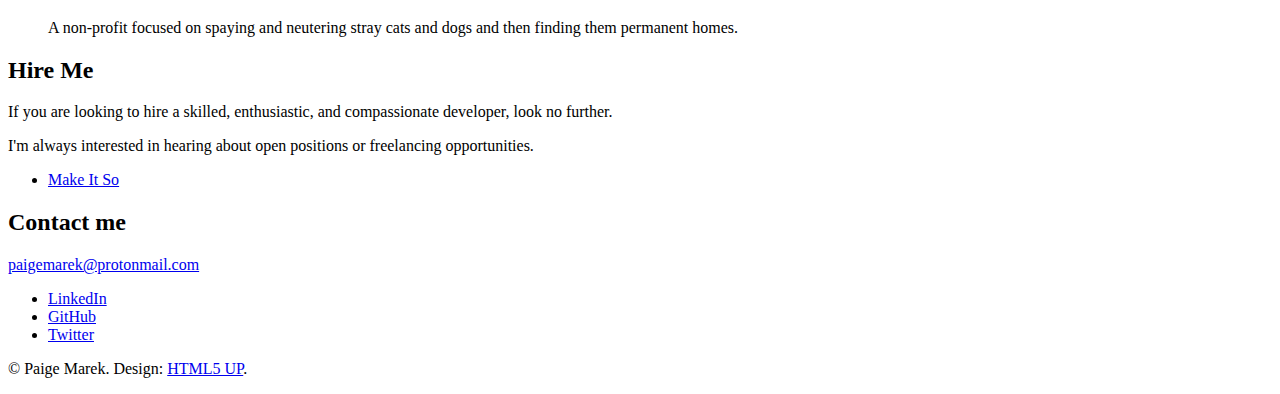
==== commit 9ece33cc: "Applying suggested changes to subpages" ====
--- a/index.html
+++ b/index.html
@@ -9,8 +9,8 @@
 		<title>Paige Marek Codes</title>
 		<meta charset="utf-8" />
 		<meta name="viewport" content="width=device-width, initial-scale=1" />
-		<meta name="description" content="Homepage for personal site for Paige Marek, full stack developer">
-		<link rel="stylesheet" href="assets/css/main.css" />
+		<meta name="description" content="Homepage for personal site of Paige Marek, a full stack developer">
+		<link rel="stylesheet" href="assets/css/main.css"  media="screen" disabled />
 		<link rel="apple-touch-icon" sizes="180x180" href="images/favicon.webp">
 		<link rel="icon" type="image/png" sizes="32x32" href="images/favicon-32x32.png">
 		<link rel="icon" type="image/png" sizes="16x16" href="images/favicon-16x16.png">
--- a/assets/css/main.css
+++ b/assets/css/main.css
@@ -94,10 +94,10 @@
 
 body {
   background-color: #2a066e;
-  background-image: url("images/overlay.png"), -moz-linear-gradient(45deg, #010511 25%, #2a066e 75%);
-  background-image: url("images/overlay.png"), -webkit-linear-gradient(45deg, #010511 25%, #2a066e 75%);
-  background-image: url("images/overlay.png"), -ms-linear-gradient(45deg, #010511 25%, #2a066e 75%);
-  background-image: url("images/overlay.png"), linear-gradient(45deg, #010511 25%, #2a066e 75%);
+  background-image: url("images/overlay.webp"), -moz-linear-gradient(45deg, #010511 25%, #2a066e 75%);
+  background-image: url("images/overlay.webp"), -webkit-linear-gradient(45deg, #010511 25%, #2a066e 75%);
+  background-image: url("images/overlay.webp"), -ms-linear-gradient(45deg, #010511 25%, #2a066e 75%);
+  background-image: url("images/overlay.webp"), linear-gradient(45deg, #010511 25%, #2a066e 75%);
 }
 body.is-preload *, body.is-preload *:before, body.is-preload *:after {
   -moz-animation: none !important;
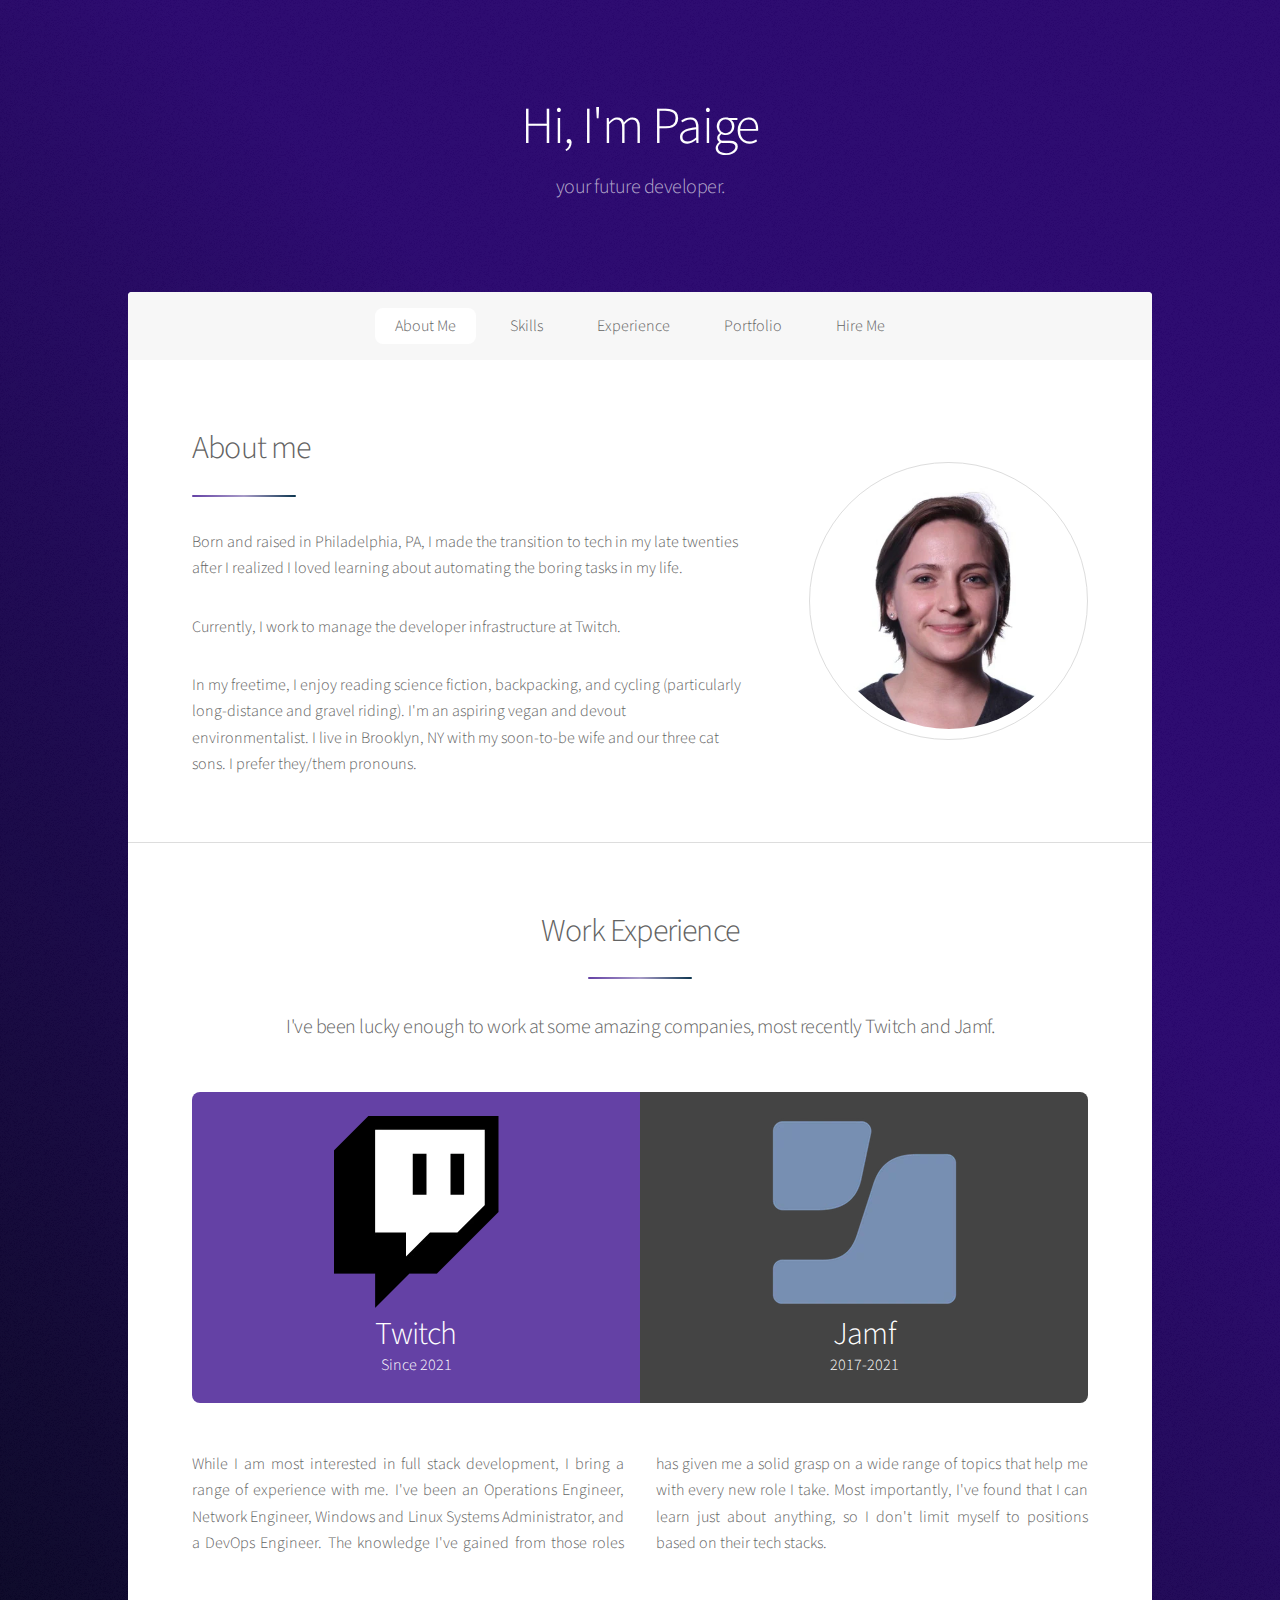
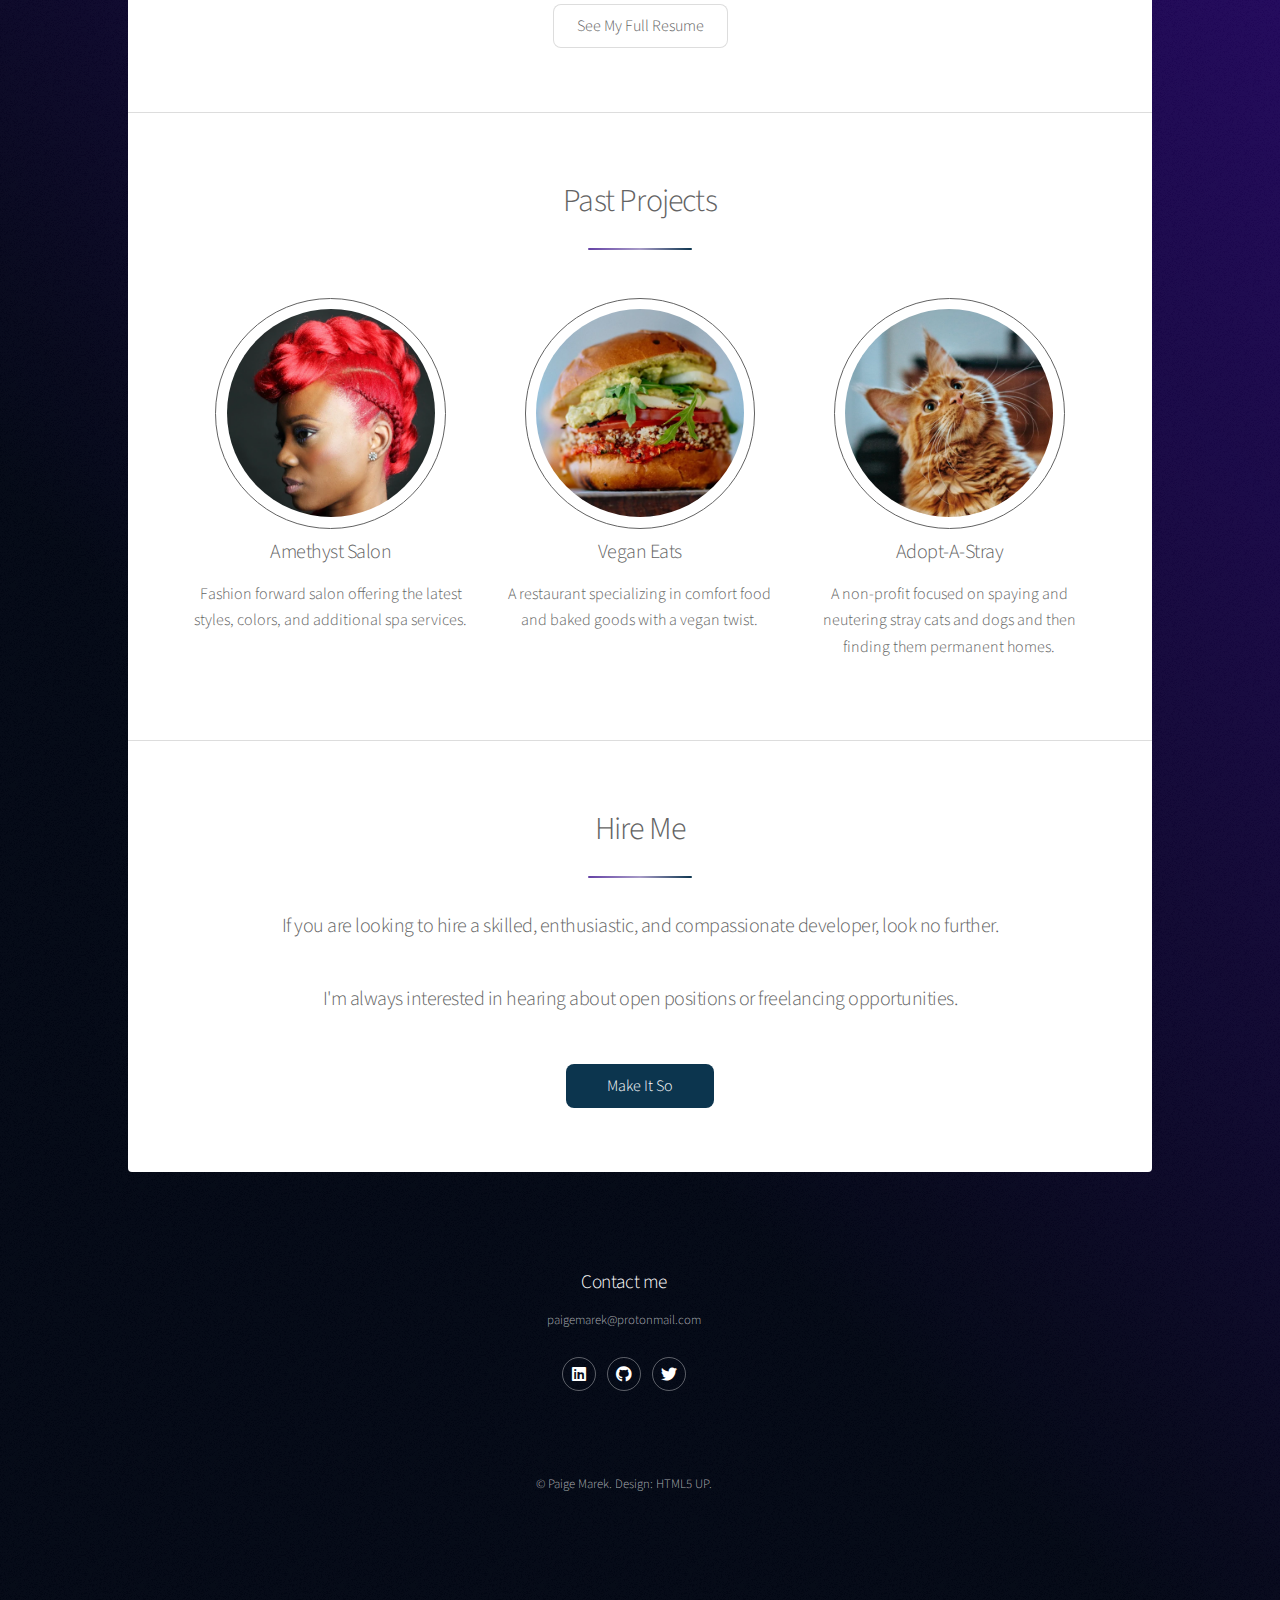
==== commit 91ee1361: "Removing accidental disabled attribute applied to stylesheet" ====
--- a/index.html
+++ b/index.html
@@ -10,7 +10,7 @@
 		<meta charset="utf-8" />
 		<meta name="viewport" content="width=device-width, initial-scale=1" />
 		<meta name="description" content="Homepage for personal site of Paige Marek, a full stack developer">
-		<link rel="stylesheet" href="assets/css/main.css"  media="screen" disabled />
+		<link rel="stylesheet" href="assets/css/main.css"  media="screen" />
 		<link rel="apple-touch-icon" sizes="180x180" href="images/favicon.webp">
 		<link rel="icon" type="image/png" sizes="32x32" href="images/favicon-32x32.png">
 		<link rel="icon" type="image/png" sizes="16x16" href="images/favicon-16x16.png">
